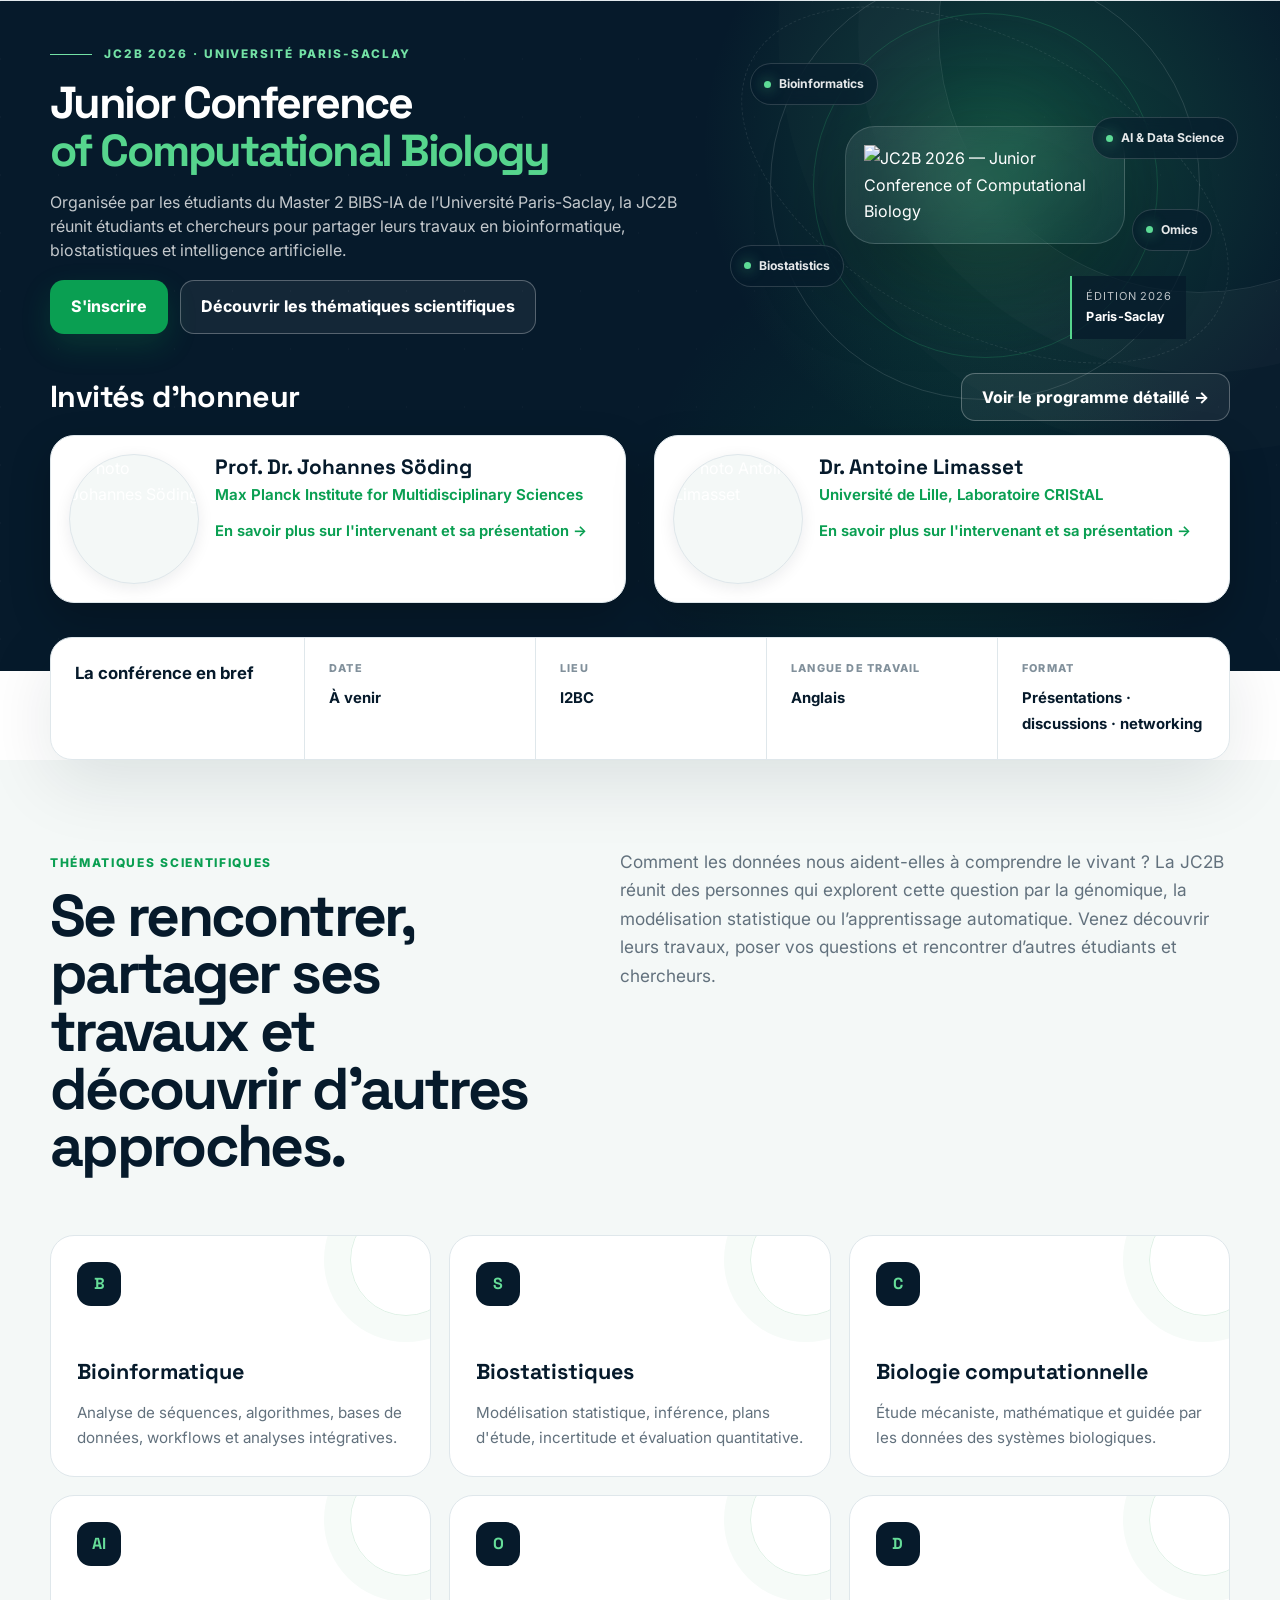
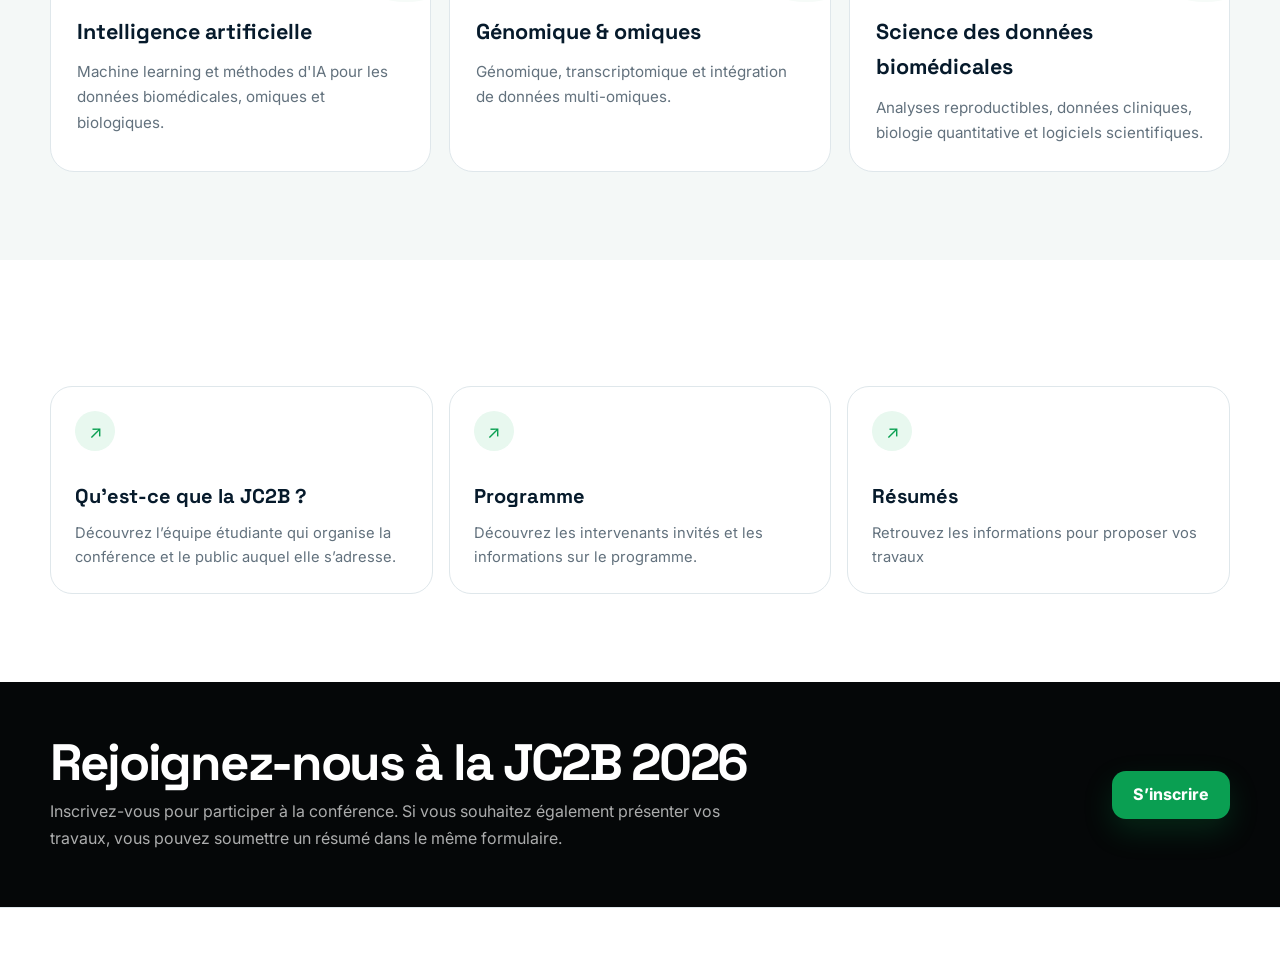
==== index.html @ 9058f0a3 "Adding map and some modifs" ====
<!doctype html>
<html lang="fr">
  <head>
    <meta charset="utf-8" />
    <meta name="viewport" content="width=device-width,initial-scale=1" />
    <title>JC2B 2026 | Junior Conference of Computational Biology</title>
    <meta name="description" content="JC2B 2026 — Junior Conference of Computational Biology at Paris-Saclay." />
    <meta name="theme-color" content="#061a2b" />
    <link rel="preconnect" href="https://fonts.googleapis.com" />
    <link rel="preconnect" href="https://fonts.gstatic.com" crossorigin />
    <link
      href="https://fonts.googleapis.com/css2?family=Inter:wght@400;500;600;700;800&family=Space+Grotesk:wght@500;600;700&display=swap"
      rel="stylesheet"
    />
    <link rel="stylesheet" href="css/style.css?v=4" />
  </head>
  <body data-page="home">
    <a class="skip-link" href="#main">Skip to content</a>
    <header class="site-header" id="site-header"></header>

    <main id="main">
      <section class="home-hero">
        <div class="container home-hero-inner">
          <div>
            <span class="eyebrow" data-i18n="homeEyebrow">JC2B 2026 · Université Paris-Saclay</span>
            <h1 class="home-title">
              <span data-i18n="homeTitleA">Junior Conference</span>
              <span class="accent" data-i18n="homeTitleB">of Computational Biology</span>
            </h1>
            <p class="home-lead" data-i18n="homeLead">
              La JC2B est un rendez-vous scientifique consacré à la bioinformatique, aux biostatistiques, à
              l'intelligence artificielle et aux sciences computationnelles du vivant.
            </p>
            <div class="hero-actions">
              <a class="btn btn-primary" href="registration.html" data-i18n="register">S'inscrire</a>
              <a class="btn btn-light-outline" href="#scope" data-i18n="discoverScope">
                Découvrir les thématiques scientifiques
              </a>
            </div>
          </div>

          <div class="brand-visual" aria-label="JC2B 2026 conference identity">
            <div class="brand-orbit orbit-a"></div>
            <div class="brand-orbit orbit-b"></div>
            <div class="brand-orbit orbit-c"></div>
            <div class="brand-glow"></div>

            <div class="hero-logo-stage">
              <img
                src="images/logos/jc2b-2026-transparent.png"
                alt="JC2B 2026 — Junior Conference of Computational Biology"
              />
            </div>

            <div class="field-pill pill-1">
              <span></span>
              Bioinformatics
            </div>
            <div class="field-pill pill-2">
              <span></span>
              Biostatistics
            </div>
            <div class="field-pill pill-3">
              <span></span>
              AI & Data Science
            </div>
            <div class="field-pill pill-4">
              <span></span>
              Omics
            </div>

            <div class="edition-chip">
              <span data-i18n="editionLabel">2026 edition</span>
              <strong>Paris-Saclay</strong>
            </div>
          </div>
        </div>

        <div class="container hero-speakers-banner" id="speakers">
          <div class="hero-speakers-head">
            <h2 class="hero-speakers-title" data-i18n="speakersTitle">Invités d'honneur</h2>
            <a class="btn btn-light-outline" href="programme.html#speakers" data-i18n="seeFullProgramme">
              Voir le programme détaillé →
            </a>
          </div>

          <div class="speakers-grid">
            <article class="speaker-card">
              <div class="speaker-image-wrapper">
                <img
                  src="images/speaker/johannes_soeding.png"
                  alt="Photo Johannes Söding"
                  class="speaker-photo"
                  width="130"
                  height="130"
                />
              </div>
              <div class="speaker-info">
                <h3 class="speaker-name" data-i18n="speaker1Name">Prof. Dr. Johannes Söding</h3>
                <p class="speaker-institution" data-i18n="speaker1Affiliation">Max Planck Institute for Multidisciplinary Sciences</p>
                <a class="speaker-referral-link" href="programme.html#speakers" data-i18n="speakerReferral">
                  En savoir plus sur l'intervenant et sa présentation →
                </a>
              </div>
            </article>

            <article class="speaker-card">
              <div class="speaker-image-wrapper">
                <img
                  src="images/speaker/antoine.jpg"
                  alt="Photo Antoine Limasset"
                  class="speaker-photo"
                  width="130"
                  height="130"
                />
              </div>
              <div class="speaker-info">
                <h3 class="speaker-name" data-i18n="speaker2Name">Dr. Antoine Limasset</h3>
                <p class="speaker-institution" data-i18n="speaker2Affiliation">Université de Lille, Laboratoire CRIStAL</p>
                <a class="speaker-referral-link" href="programme.html#speakers" data-i18n="speakerReferral">
                  En savoir plus sur l'intervenant et sa présentation →
                </a>
              </div>
            </article>
          </div>
        </div>
      </section>

      <div class="home-snapshot">
        <div class="container">
          <div class="snapshot-card">
            <div class="snapshot-label"><strong data-i18n="snapshotLabel">La conférence en bref</strong></div>
            <div class="snapshot-item">
              <span data-i18n="snapshotDate">Date</span>
              <strong data-config="date" data-fallback="À venir" data-i18n="tba">12 novembre 2026</strong>
            </div>
            <div class="snapshot-item">
              <span data-i18n="snapshotVenue">Lieu</span>
              <strong data-config="venue">I2BC</strong>
            </div>
            <div class="snapshot-item">
              <span data-i18n="snapshotLanguage">Langue de travail</span>
              <strong data-i18n="snapshotLangValue">Anglais</strong>
            </div>
            <div class="snapshot-item">
              <span data-i18n="snapshotFormat">Format</span>
              <strong data-i18n="snapshotFormatValue">Présentations · discussions · networking</strong>
            </div>
          </div>
        </div>
      </div>

      <section class="section section-soft" id="scope">
        <div class="container">
          <div class="home-intro-grid">
            <div>
              <span class="section-eyebrow" data-i18n="scopeEyebrow">Thématiques scientifiques</span>
              <h2 data-i18n="homeIntroTitle">Une conférence. Plusieurs façons d'aborder les données biologiques.</h2>
            </div>
            <div>
              <p data-i18n="homeIntroText">
                La JC2B réunit des approches quantitatives complémentaires autour des questions biologiques :
                modélisation statistique, analyse omique, machine learning et workflows computationnels reproductibles.
              </p>
            </div>
          </div>

          <div class="scope-grid" style="margin-top: 44px;">
            <article class="scope-card">
              <div class="scope-icon">B</div>
              <h3 data-i18n="topicBioinfo">Bioinformatique</h3>
              <p data-i18n="topicBioinfoText">
                Analyse de séquences, algorithmes, bases de données, workflows et analyses intégratives.
              </p>
            </article>
            <article class="scope-card">
              <div class="scope-icon">S</div>
              <h3 data-i18n="topicBiostats">Biostatistiques</h3>
              <p data-i18n="topicBiostatsText">
                Modélisation statistique, inférence, plans d'expérience, incertitude et évaluation quantitative.
              </p>
            </article>
            <article class="scope-card">
              <div class="scope-icon">C</div>
              <h3 data-i18n="topicCompBio">Biologie computationnelle</h3>
              <p data-i18n="topicCompBioText">
                Exploration mécanistique, mathématique et data-driven des systèmes biologiques.
              </p>
            </article>
            <article class="scope-card">
              <div class="scope-icon">AI</div>
              <h3 data-i18n="topicAI">Intelligence artificielle</h3>
              <p data-i18n="topicAIText">
                Machine learning et méthodes d'IA pour les données biomédicales, omiques et biologiques.
              </p>
            </article>
            <article class="scope-card">
              <div class="scope-icon">O</div>
              <h3 data-i18n="topicOmics">Génomique & omiques</h3>
              <p data-i18n="topicOmicsText">
                Génomique, transcriptomique et intégration de données multi-omiques.
              </p>
            </article>
            <article class="scope-card">
              <div class="scope-icon">D</div>
              <h3 data-i18n="topicData">Biomedical data science</h3>
              <p data-i18n="topicDataText">
                Analyses reproductibles, données cliniques, biologie quantitative et logiciels scientifiques.
              </p>
            </article>
          </div>
        </div>
      </section>

      <section class="section">
        <div class="container">
          <div class="link-card-grid">
            <a class="link-card" href="about.html">
              <span class="link-arrow">↗</span>
              <h3 data-i18n="homeCardAbout">Qu'est-ce que la JC2B ?</h3>
              <p data-i18n="homeCardAboutText">Mission, public et identité scientifique.</p>
            </a>
            <a class="link-card" href="programme.html">
              <span class="link-arrow">↗</span>
              <h3 data-i18n="homeCardProgramme">Programme</h3>
              <p data-i18n="homeCardProgrammeText">
                Présentations, contributions sélectionnées et structure de la journée.
              </p>
            </a>
            <a class="link-card" href="abstracts.html">
              <span class="link-arrow">↗</span>
              <h3 data-i18n="homeCardAbstracts">Résumés</h3>
              <p data-i18n="homeCardAbstractsText">
                Comment soumettre une contribution et où les résumés acceptés seront publiés.
              </p>
            </a>
          </div>
        </div>
      </section>

      <section class="registration-band">
        <div class="container registration-band-inner">
          <div>
            <h2 data-i18n="homeRegistrationTitle">
              L'inscription et la soumission d'un résumé passent par un seul formulaire.
            </h2>
            <p data-i18n="homeRegistrationText">
              Chaque participant s'inscrit une seule fois. Le formulaire lui demande ensuite s'il souhaite également
              soumettre une contribution scientifique.
            </p>
          </div>
          <a class="btn btn-primary" href="registration.html" data-i18n="openRegistration">Ouvrir l'inscription</a>
        </div>
      </section>
    </main>

    <footer class="site-footer" id="site-footer"></footer>
    <script src="js/site-config.js"></script>
    <script src="js/nav.js"></script>
    <script src="js/app.js"></script>
    <script src="js/i18n.js"></script>
  </body>
</html>
---- css/style.css ----
:root {
  --navy: #061a2b;
  --navy-2: #0b2d46;
  --navy-3: #102f45;
  --green: #0a9f52;
  --green-2: #35c877;
  --green-soft: #e8f8ef;
  --ink: #0d1720;
  --muted: #62717d;
  --line: #dfe7eb;
  --soft: #f4f8f7;
  --white: #fff;
  --black: #050708;
  --container: 1180px;
  --header: 104px;
  --radius-lg: 30px;
  --radius-md: 20px;
  --shadow: 0 22px 70px rgba(6,26,43,.10);
}

* { box-sizing: border-box; }
html { scroll-behavior: smooth; }
body {
  margin: 0;
  font-family: Inter, system-ui, -apple-system, BlinkMacSystemFont, "Segoe UI", sans-serif;
  color: var(--ink);
  background: #fff;
  line-height: 1.65;
  -webkit-font-smoothing: antialiased;
}
body.menu-open { overflow: hidden; }
a { color: inherit; text-decoration: none; }
img { display: block; max-width: 100%; }
button { font: inherit; }
.container { width: min(var(--container), calc(100% - 44px)); margin-inline: auto; }
.skip-link { position: absolute; left: 16px; top: -60px; z-index: 999; background: var(--navy); color: #fff; padding: 10px 14px; border-radius: 9px; }
.skip-link:focus { top: 14px; }

.site-header {
  position: sticky;
  top: 0;
  z-index: 100;
  background: rgba(255,255,255,.95);
  backdrop-filter: blur(16px);
  border-bottom: 1px solid rgba(223,231,235,.9);
}
.nav-shell { min-height: var(--header); display: flex; align-items: center; justify-content: space-between; gap: 20px; }
.site-brand-group { display: flex; align-items: center; gap: 14px; flex: 0 0 auto; }
.site-logo { flex: 0 0 auto; display: flex; align-items: center; padding: 4px 0; }
.site-logo img { width: auto; max-width: 165px; height: 56px; object-fit: contain; object-position: left center; display: block; }
.partner-header-logo img { height: 46px; max-width: 135px; border-radius: 4px; object-fit: contain; display: block; }
.brand-separator { width: 1px; height: 32px; background: var(--line); display: block; flex: 0 0 1px; }
.desktop-nav { display: flex; align-items: center; gap: 24px; margin-left: auto; }
.nav-link { position: relative; font-weight: 650; font-size: .93rem; color: #304554; transition: color .2s ease; }
.nav-link:hover, .nav-link.active { color: var(--navy); }
.nav-link.active::after { content: ""; position: absolute; left: 0; right: 0; bottom: -13px; height: 2px; border-radius: 9px; background: var(--green); }
.nav-actions { display: flex; align-items: center; gap: 16px; }
.lang-switch { display: flex; gap: 6px; align-items: center; color: #9aa7af; font-weight: 700; font-size: .88rem; }
.lang-switch button { border: 0; background: transparent; padding: 0; cursor: pointer; color: #8a969d; }
.lang-switch button.active { color: var(--navy); text-decoration: underline; text-underline-offset: 4px; }

.btn { display: inline-flex; align-items: center; justify-content: center; gap: 8px; min-height: 48px; padding: 0 20px; border-radius: 14px; border: 1px solid transparent; font-weight: 750; cursor: pointer; transition: transform .2s ease, box-shadow .2s ease, background .2s ease, border-color .2s ease; }
.btn:hover { transform: translateY(-2px); }
.btn-primary { background: var(--green); color: #fff; box-shadow: 0 12px 30px rgba(10,159,82,.20); }
.btn-primary:hover { background: #078945; box-shadow: 0 15px 36px rgba(10,159,82,.28); }
.btn-dark { background: var(--navy); color: #fff; }
.btn-dark:hover { background: var(--navy-2); }
.btn-outline { border-color: #cbd7dc; background: #fff; color: var(--navy); }
.btn-outline:hover { border-color: var(--green); }
.btn-light-outline { border-color: rgba(255,255,255,.28); background: rgba(255,255,255,.06); color: #fff; }
.btn-light-outline:hover { background: rgba(255,255,255,.16); border-color: rgba(255,255,255,.55); color: #fff; }
.btn-nav { min-height: 52px; padding-inline: 21px; }
.is-disabled { opacity: .58; cursor: not-allowed; pointer-events: none; box-shadow: none; }

.menu-toggle { display: none; width: 48px; height: 48px; border: 1px solid var(--line); background: #fff; border-radius: 12px; padding: 10px; cursor: pointer; }
.menu-toggle span { display: block; height: 2px; margin: 5px 0; background: var(--navy); border-radius: 10px; }
.mobile-nav { display: none; }

/* Home hero */
.home-hero {
  position: relative;
  overflow: hidden;
  background: var(--navy);
  color: #fff;
}
.home-hero::before {
  content: "";
  position: absolute;
  inset: 0;
  background:
    radial-gradient(circle at 80% 22%, rgba(53,200,119,.24), transparent 28%),
    radial-gradient(circle at 72% 78%, rgba(10,159,82,.13), transparent 27%),
    linear-gradient(115deg, rgba(255,255,255,.025) 1px, transparent 1px),
    linear-gradient(25deg, rgba(255,255,255,.025) 1px, transparent 1px);
  background-size: auto, auto, 58px 58px, 58px 58px;
}
.home-hero::after {
  content: "";
  position: absolute;
  width: 520px;
  height: 520px;
  right: -180px;
  top: -230px;
  border: 1px solid rgba(255,255,255,.10);
  border-radius: 50%;
  box-shadow: 0 0 0 80px rgba(255,255,255,.018), 0 0 0 160px rgba(255,255,255,.012);
}
.home-hero-inner { position: relative; z-index: 2; display: grid; grid-template-columns: 1.15fr .85fr; gap: 50px; align-items: center; padding: 52px 0 28px; }

.hero-speakers-banner {
  position: relative;
  z-index: 2;
  padding: 8px 0 68px;
}
.hero-speakers-head {
  display: flex;
  justify-content: space-between;
  align-items: center;
  gap: 20px;
  margin-bottom: 22px;
}
.hero-speakers-title {
  margin: 0;
  color: #fff !important;
  font-size: clamp(1.4rem, 2.5vw, 1.9rem);
  font-family: "Space Grotesk", Inter, sans-serif;
  font-weight: 700;
  letter-spacing: -0.02em;
}
.hero-speakers-banner .speaker-card {
  box-shadow: 0 16px 40px rgba(0, 0, 0, 0.22);
}

.eyebrow { display: inline-flex; align-items: center; gap: 12px; color: #73e1a5; text-transform: uppercase; letter-spacing: .16em; font-size: .74rem; font-weight: 800; }
.eyebrow::before { content: ""; width: 42px; height: 1px; background: #73e1a5; }
.home-title { margin: 24px 0 22px; max-width: 790px; font-family: "Space Grotesk", Inter, sans-serif; font-size: clamp(3rem, 6vw, 5.8rem); line-height: .98; letter-spacing: -.05em; overflow-wrap: break-word; }
.home-title .accent { color: #56d58d; display: block; }
.home-lead { max-width: 720px; margin: 0; color: rgba(255,255,255,.76); font-size: 1.12rem; }
.hero-actions { display: flex; flex-wrap: wrap; gap: 12px; margin-top: 30px; }
.hero-actions .btn { min-height: 54px; }

.brand-visual {
  position: relative;
  min-height: 480px;
  display: grid;
  place-items: center;
  isolation: isolate;
}
.brand-glow {
  position: absolute;
  width: 330px;
  height: 330px;
  border-radius: 50%;
  background: radial-gradient(circle, rgba(53,200,119,.20), rgba(10,159,82,.06) 48%, transparent 72%);
  filter: blur(4px);
  z-index: -2;
}
.brand-orbit {
  position: absolute;
  border: 1px solid rgba(255,255,255,.12);
  border-radius: 50%;
  z-index: -1;
}
.brand-orbit.orbit-a { width: 430px; height: 430px; }
.brand-orbit.orbit-b { width: 345px; height: 345px; border-color: rgba(53,200,119,.20); }
.brand-orbit.orbit-c { width: 530px; height: 290px; transform: rotate(28deg); border-style: dashed; border-color: rgba(255,255,255,.09); }
.hero-logo-stage {
  width: min(390px, 82%);
  padding: 30px 26px;
  border-radius: 30px;
  background: linear-gradient(145deg, rgba(255,255,255,.085), rgba(255,255,255,.025));
  border: 1px solid rgba(255,255,255,.16);
  box-shadow: 0 34px 90px rgba(0,0,0,.26);
  backdrop-filter: blur(16px);
  -webkit-backdrop-filter: blur(16px);
}
.hero-logo-stage img {
  width: 100%;
  height: auto;
  filter: drop-shadow(0 16px 32px rgba(0,0,0,.16));
}
.field-pill {
  position: absolute;
  display: inline-flex;
  align-items: center;
  gap: 8px;
  padding: 10px 13px;
  border-radius: 999px;
  border: 1px solid rgba(255,255,255,.15);
  background: rgba(6,26,43,.58);
  backdrop-filter: blur(12px);
  -webkit-backdrop-filter: blur(12px);
  color: rgba(255,255,255,.90);
  font-size: .76rem;
  font-weight: 700;
  white-space: nowrap;
}
.field-pill span { width: 7px; height: 7px; border-radius: 50%; background: #5ddb96; box-shadow: 0 0 14px rgba(93,219,150,.75); }
.pill-1 { top: 38px; left: 10px; }
.pill-2 { bottom: 58px; left: -10px; }
.pill-3 { top: 92px; right: -8px; }
.pill-4 { bottom: 94px; right: 18px; }
.edition-chip {
  position: absolute;
  right: 44px;
  bottom: 6px;
  display: grid;
  gap: 2px;
  padding: 11px 14px;
  border-left: 2px solid #56d58d;
  background: rgba(6,26,43,.74);
  color: rgba(255,255,255,.72);
  font-size: .69rem;
  text-transform: uppercase;
  letter-spacing: .08em;
}
.edition-chip strong { color: #fff; font-size: .79rem; letter-spacing: .02em; text-transform: none; }

.home-snapshot { margin-top: -34px; position: relative; z-index: 4; }
.snapshot-card { display: grid; grid-template-columns: 1.1fr repeat(4, 1fr); gap: 0; border: 1px solid var(--line); border-radius: 22px; background: #fff; box-shadow: var(--shadow); overflow: hidden; }
.snapshot-card > div { padding: 22px 24px; border-right: 1px solid var(--line); }
.snapshot-card > div:last-child { border-right: 0; }
.snapshot-label strong { color: var(--navy); font-size: 1.05rem; }
.snapshot-item span { display: block; margin-bottom: 6px; color: #81909b; text-transform: uppercase; letter-spacing: .11em; font-size: .68rem; font-weight: 800; }
.snapshot-item strong { color: var(--navy); line-height: 1.35; font-size: .93rem; }

.section { padding: 88px 0; }
.section-soft { background: var(--soft); }
.section-dark { background: var(--navy); color: #fff; }
.section-head { max-width: 760px; margin-bottom: 34px; }
.section-eyebrow { display: inline-block; margin-bottom: 14px; color: var(--green); text-transform: uppercase; letter-spacing: .14em; font-weight: 800; font-size: .75rem; }
h1, h2, h3 { font-family: "Space Grotesk", Inter, sans-serif; }
h2 { margin: 0 0 16px; color: var(--navy); font-size: clamp(2.3rem, 4.6vw, 4.3rem); line-height: .98; letter-spacing: -.045em; }
.section-dark h2, .section-dark h3 { color: #fff; }
.section-lead { margin: 0; color: var(--muted); font-size: 1.05rem; max-width: 720px; }
.section-dark .section-lead { color: rgba(255,255,255,.72); }

.home-intro-grid { display: grid; grid-template-columns: .9fr 1.1fr; gap: 70px; align-items: start; }
.home-intro-grid p { margin: 0; font-size: 1.08rem; color: var(--muted); }

.link-card-grid { display: grid; grid-template-columns: repeat(3, 1fr); gap: 16px; margin-top: 38px; }
#scope, #speakers { scroll-margin-top: calc(var(--header) + 20px); }
.link-card { min-height: 208px; padding: 24px; border: 1px solid var(--line); border-radius: 22px; background: #fff; display: flex; flex-direction: column; transition: transform .22s ease, box-shadow .22s ease, border-color .22s ease; }
.link-card:hover { transform: translateY(-5px); box-shadow: 0 20px 45px rgba(6,26,43,.08); border-color: #c4d9ce; }
.link-card h3 { margin: auto 0 8px; color: var(--navy); font-size: 1.25rem; }
.link-card p { margin: 0; color: var(--muted); font-size: .92rem; }
.link-arrow { width: 40px; height: 40px; border-radius: 50%; background: var(--green-soft); color: var(--green); display: grid; place-items: center; font-size: 1.1rem; }

.registration-band { padding: 56px 0; background: #050708; color: #fff; }
.registration-band-inner { display: grid; grid-template-columns: 1fr auto; gap: 34px; align-items: center; }
.registration-band h2 { color: #fff; font-size: clamp(2rem,4vw,3.4rem); margin-bottom: 10px; }
.registration-band p { margin: 0; color: rgba(255,255,255,.67); max-width: 720px; }

/* Internal pages */
.page-hero { position: relative; overflow: hidden; background: var(--navy); color: #fff; padding: 78px 0 72px; }
.page-hero::before { content: ""; position: absolute; inset: 0; background: radial-gradient(circle at 85% 35%, rgba(53,200,119,.18), transparent 26%), linear-gradient(120deg, rgba(255,255,255,.025) 1px, transparent 1px); background-size: auto, 56px 56px; }
.page-hero .container { position: relative; z-index: 1; }
.page-hero h1 { margin: 16px 0 18px; max-width: 930px; font-size: clamp(2.8rem,5.4vw,5.4rem); line-height: .98; letter-spacing: -.05em; overflow-wrap: break-word; }
.page-hero p { max-width: 780px; margin: 0; color: rgba(255,255,255,.74); font-size: 1.08rem; }
.page-hero .eyebrow { font-size: .72rem; }

.two-col { display: grid; grid-template-columns: 1fr 1fr; gap: 34px; }
.info-panel { border: 1px solid var(--line); border-radius: 24px; background: #fff; padding: 30px; }
.info-panel h3 { margin: 0 0 12px; color: var(--navy); font-size: 1.5rem; }
.info-panel p { margin: 0; color: var(--muted); }
.feature-grid { display: grid; grid-template-columns: repeat(2,1fr); gap: 18px; }
.feature-card { border: 1px solid var(--line); border-radius: 22px; padding: 28px; background: #fff; }
.feature-card .mini-mark { width: 12px; height: 12px; border-radius: 50%; background: var(--green); box-shadow: 0 0 0 8px var(--green-soft); margin-bottom: 24px; }
.feature-card h3 { margin: 0 0 10px; color: var(--navy); font-size: 1.35rem; }
.feature-card p { margin: 0; color: var(--muted); }

.scope-grid { display: grid; grid-template-columns: repeat(3,1fr); gap: 18px; }
.scope-card { position: relative; min-height: 235px; overflow: hidden; border: 1px solid var(--line); border-radius: 24px; background: #fff; padding: 26px; }
.scope-card::after { content: ""; position: absolute; width: 110px; height: 110px; right: -32px; top: -32px; border-radius: 50%; border: 1px solid #dff1e6; box-shadow: 0 0 0 26px #f6fbf8; }
.scope-icon { width: 44px; height: 44px; border-radius: 14px; background: var(--navy); color: #66dd99; display: grid; place-items: center; font-family: "Space Grotesk"; font-weight: 800; }
.scope-card h3 { margin: 48px 0 10px; color: var(--navy); font-size: 1.35rem; }
.scope-card p { margin: 0; color: var(--muted); font-size: .95rem; }

.programme-grid { display: grid; grid-template-columns: repeat(4,1fr); gap: 16px; }
.programme-card { border-top: 3px solid var(--green); background: #fff; border-radius: 0 0 22px 22px; padding: 26px; box-shadow: 0 12px 35px rgba(6,26,43,.06); }
.programme-card small { color: var(--green); text-transform: uppercase; letter-spacing: .12em; font-weight: 800; }
.programme-card h3 { margin: 28px 0 10px; color: var(--navy); font-size: 1.28rem; }
.programme-card p { margin: 0; color: var(--muted); }
.status-card { border: 1px solid rgba(255,255,255,.14); background: rgba(255,255,255,.07); border-radius: 24px; padding: 30px; }
.status-card strong { display: block; margin-bottom: 7px; font-size: 1.2rem; }
.status-card p { margin: 0; color: rgba(255,255,255,.70); }

.date-table { border: 1px solid var(--line); border-radius: 24px; overflow: hidden; }
.date-row { display: grid; grid-template-columns: 1fr auto; gap: 24px; padding: 20px 24px; background: #fff; border-bottom: 1px solid var(--line); }
.date-row:last-child { border-bottom: 0; }
.date-row strong { color: var(--navy); }
.date-row span:last-child { color: var(--muted); }

.steps { display: grid; grid-template-columns: repeat(3,1fr); gap: 18px; }
.step-card { position: relative; padding: 28px; border-radius: 24px; background: #fff; border: 1px solid var(--line); }
.step-dot { width: 46px; height: 46px; display: grid; place-items: center; border-radius: 50%; background: var(--green-soft); color: var(--green); font-weight: 900; }
.step-card h3 { color: var(--navy); margin: 28px 0 10px; }
.step-card p { color: var(--muted); margin: 0; }
.guideline-list { list-style: none; padding: 0; margin: 0; display: grid; gap: 12px; }
.guideline-list li { position: relative; padding: 15px 16px 15px 48px; border: 1px solid var(--line); border-radius: 16px; background: #fff; }
.guideline-list li::before { content: "✓"; position: absolute; left: 17px; top: 14px; width: 22px; height: 22px; border-radius: 50%; background: var(--green-soft); color: var(--green); display: grid; place-items: center; font-weight: 900; }
.abstract-placeholder { min-height: 230px; border: 1px dashed #8fb7a1; border-radius: 24px; background: linear-gradient(145deg, #f8fcfa, #edf8f2); display: grid; place-items: center; text-align: center; padding: 30px; color: var(--navy); font-weight: 750; }

.practical-grid { display: grid; grid-template-columns: 1.2fr .8fr; gap: 22px; }
.venue-card { min-height: 330px; padding: 34px; border-radius: 26px; color: #fff; background: linear-gradient(140deg, #071c2d, #0b3344 62%, #0a5734); }
.venue-card span { color: #6bdfa0; text-transform: uppercase; letter-spacing: .12em; font-size: .75rem; font-weight: 800; }
.venue-card h3 { margin: 20px 0 12px; font-size: 2rem; }
.venue-card p { margin: 0; color: rgba(255,255,255,.72); }
.practical-stack { display: grid; gap: 18px; }

.contact-shell { display: grid; grid-template-columns: 1fr .85fr; gap: 38px; align-items: start; }
.contact-card { border: 1px solid var(--line); border-radius: 26px; padding: 30px; box-shadow: var(--shadow); }
.contact-card small { text-transform: uppercase; color: var(--green); letter-spacing: .12em; font-weight: 800; }
.contact-card a.email { display: block; margin: 14px 0 24px; color: var(--navy); font-size: clamp(1.25rem,3vw,2rem); font-family: "Space Grotesk"; font-weight: 700; word-break: break-word; }
.contact-card p { color: var(--muted); }

.registration-paths { display: grid; grid-template-columns: repeat(2,1fr); gap: 18px; }
.path-card { border: 1px solid var(--line); border-radius: 24px; padding: 28px; }
.path-card strong { display: inline-flex; align-items: center; gap: 9px; color: var(--navy); font-family: "Space Grotesk"; font-size: 1.35rem; }
.path-card strong::before { content: ""; width: 11px; height: 11px; border-radius: 50%; background: var(--green); }
.path-card p { color: var(--muted); margin-bottom: 0; }
.form-shell { border: 1px solid var(--line); border-radius: 28px; overflow: hidden; background: #fff; box-shadow: var(--shadow); }
.form-shell-header { padding: 28px 30px; border-bottom: 1px solid var(--line); display: flex; align-items: center; justify-content: space-between; gap: 20px; }
.form-shell-header h2 { font-size: 2rem; margin: 0; }
.form-placeholder { min-height: 360px; padding: 44px; display: grid; place-items: center; text-align: center; background: linear-gradient(145deg, #fbfdfc, #f0f9f4); }
.form-placeholder-inner { max-width: 650px; }
.form-placeholder-inner h3 { color: var(--navy); font-size: 1.55rem; margin-bottom: 10px; }
.form-placeholder-inner p { color: var(--muted); }
.form-iframe { width: 100%; min-height: 850px; border: 0; background: #fff; }
.code-note { margin-top: 16px; padding: 14px 16px; border-radius: 12px; background: #071c2d; color: #d9f7e5; font-family: ui-monospace, SFMono-Regular, Menlo, Consolas, monospace; font-size: .83rem; text-align: left; overflow-wrap: anywhere; }

.site-footer { border-top: 1px solid var(--line); background: #fff; padding: 42px 0 22px; }
.footer-grid { display: grid; grid-template-columns: 1.3fr .75fr .75fr; gap: 38px; align-items: start; }
.footer-logo img { width: 140px; height: 70px; object-fit: contain; object-position: left; }
.footer-brand {
  max-width: 350px; color: var(--muted); font-size: .9rem; margin: 10px 0 0;
  display: flex;
  flex-direction: column;
  gap: 1px;
}
.footer-main-block {
  display: flex;
  flex-direction: column;
  align-items: flex-start;
}
.footer-secondary-logos {
  display: flex;
  flex-direction: row;
  align-items: center;
  gap: 20px;
  flex-wrap: nowrap;
}
.footer-links { display: grid; gap: 10px; }
.footer-links a { color: #4d606d; font-size: .92rem; }
.footer-links a:hover { color: var(--green); }
.footer-bottom { margin-top: 34px; padding-top: 18px; border-top: 1px solid var(--line); display: flex; justify-content: space-between; color: #8a979e; font-size: .8rem; }

@media (max-width: 1080px) {
  .desktop-nav { gap: 18px; }
  .nav-link { font-size: .88rem; }
  .home-hero-inner { grid-template-columns: 1fr .7fr; gap: 30px; }
  .snapshot-card { grid-template-columns: repeat(2,1fr); }
  .snapshot-card > div { border-bottom: 1px solid var(--line); }
  .snapshot-card > div:nth-last-child(-n+2) { border-bottom: 0; }
  .snapshot-card > div:nth-child(even) { border-right: 0; }
  .snapshot-label { grid-column: 1 / -1; border-right: 0 !important; }
  .scope-grid { grid-template-columns: repeat(2,1fr); }
  .programme-grid { grid-template-columns: repeat(2,1fr); }
}

@media (max-width: 980px) {
  .desktop-nav, .btn-nav { display: none; }
  .menu-toggle { display: block; }
  .site-brand-group { gap: 12px; }
  .site-logo img { width: auto; max-width: 140px; height: 48px; }
  .partner-header-logo img { height: 40px; max-width: 110px; }
  .brand-separator { height: 26px; }
  .mobile-nav { position: fixed; left: 0; right: 0; top: var(--header); height: calc(100vh - var(--header)); display: block; background: rgba(255,255,255,.98); transform: translateY(-110%); opacity: 0; pointer-events: none; transition: .25s ease; border-top: 1px solid var(--line); }
  .mobile-nav.open { transform: translateY(0); opacity: 1; pointer-events: auto; }
  .mobile-nav-inner { padding: 28px 0; display: grid; gap: 6px; }
  .mobile-nav .nav-link { padding: 13px 2px; font-size: 1.05rem; }
  .mobile-nav .nav-link.active::after { display: none; }
  .mobile-nav .btn { margin-top: 14px; }
  .home-hero-inner { grid-template-columns: 1fr; padding: 44px 0 24px; }
  .brand-visual { min-height: 440px; max-width: 560px; width: 100%; margin-inline: auto; }
  .home-title { font-size: clamp(4rem,13vw,6.8rem); }
  .home-intro-grid, .contact-shell, .practical-grid { grid-template-columns: 1fr; }
  .link-card-grid { grid-template-columns: repeat(2,1fr); }
  .registration-band-inner { grid-template-columns: 1fr; }
  .feature-grid, .two-col { grid-template-columns: 1fr; }
  .steps { grid-template-columns: 1fr; }
  .footer-grid { grid-template-columns: 1fr 1fr; }
  /*.footer-brand { grid-column: 1 / -1; }*/
  .footer-brand {
  display: flex;
  flex-direction: column;
  gap: 0px; /* Espace entre le bloc JC2B et la ligne des autres logos */
  }
}

@media (max-width: 640px) {
  :root { --header: 88px; }
  .container { width: min(var(--container), calc(100% - 28px)); }
  .site-brand-group { gap: 8px; }
  .site-logo img { width: auto; max-width: 105px; height: 38px; }
  .partner-header-logo img { height: 32px; max-width: 85px; }
  .brand-separator { height: 22px; }
  .lang-switch { display: none; }
  .home-hero, .home-hero-inner { min-height: auto; }
  .home-hero-inner { padding: 38px 0 20px; }
  .hero-speakers-head { flex-direction: column; align-items: flex-start; gap: 14px; }
  .hero-speakers-banner { padding: 4px 0 54px; }
  .home-title { font-size: clamp(3.4rem,17vw,5.1rem); }
  .home-lead { font-size: 1rem; }
  .hero-actions { flex-direction: column; align-items: stretch; }
  .hero-actions .btn { width: 100%; }
  .brand-visual { min-height: 360px; transform: scale(.92); margin-block: -10px -16px; }
  .hero-logo-stage { width: min(330px, 82%); padding: 24px 20px; }
  .field-pill { font-size: .70rem; padding: 8px 10px; }
  .pill-1 { top: 22px; left: 6px; }
  .pill-2 { bottom: 42px; left: 0; }
  .pill-3 { top: 70px; right: 0; }
  .pill-4 { bottom: 70px; right: 4px; }
  .edition-chip { right: 18px; bottom: 0; }
  .home-snapshot { margin-top: -46px; }
  .snapshot-card { grid-template-columns: 1fr; }
  .snapshot-card > div, .snapshot-card > div:nth-child(even) { border-right: 0; border-bottom: 1px solid var(--line); }
  .snapshot-card > div:last-child { border-bottom: 0; }
  .snapshot-label { grid-column: auto; }
  .section { padding: 68px 0; }
  .page-hero { padding: 60px 0 58px; }
  .page-hero h1 { font-size: clamp(3rem,14vw,4.8rem); }
  .link-card-grid, .scope-grid, .programme-grid, .registration-paths { grid-template-columns: 1fr; }
  .footer-grid { grid-template-columns: 1fr; }
  /*.footer-brand { grid-column: auto; }*/
  .footer-brand {
  display: flex;
  flex-direction: column;
  gap: 0px; /* Espace entre le bloc JC2B et la ligne des autres logos */
  }
  .footer-bottom { flex-direction: column; gap: 6px; }
  .form-shell-header { align-items: flex-start; flex-direction: column; }
  .form-placeholder { padding: 28px 20px; min-height: 330px; }
}

/* ==========================================================================
   Interactive Registration Form & Capacity Feedback
   (Adapted to Site Design Tokens)
   ========================================================================== */

/* 199-Attendee Capacity Notice */
.notice-card {
  display: flex;
  gap: 16px;
  background-color: #fff9eb;
  border-left: 4px solid #d9822b;
  border-radius: var(--radius-md);
  padding: 20px 24px;
  margin-bottom: 28px;
  box-shadow: 0 4px 16px rgba(6, 26, 43, 0.04);
}

.notice-icon {
  font-size: 1.6rem;
  line-height: 1;
}

.notice-body h2 {
  font-size: 1.15rem;
  color: #8f4b00;
  margin: 0 0 6px 0;
  font-family: "Space Grotesk", Inter, sans-serif;
}

.notice-body p {
  color: #4a5568;
  font-size: 0.94rem;
  margin: 0 0 4px 0;
}

.notice-body .notice-sub {
  font-size: 0.85rem;
  color: #718096;
  margin-bottom: 0;
}

/* Form Container & Sections */
.form-wrapper {
  padding: 10px 30px 30px;
}

.form-section {
  border: none;
  margin-bottom: 32px;
  padding: 0 0 24px 0;
  border-bottom: 1px solid var(--line);
}

.form-section:last-of-type {
  border-bottom: none;
  margin-bottom: 12px;
}

.form-section legend {
  font-family: "Space Grotesk", Inter, sans-serif;
  font-size: 1.25rem;
  font-weight: 700;
  color: var(--navy);
  margin-bottom: 16px;
}

/* Inputs, Selects & Labels */
.form-group {
  margin-bottom: 18px;
  display: flex;
  flex-direction: column;
}

.form-group label {
  font-weight: 650;
  margin-bottom: 6px;
  color: var(--ink);
  font-size: 0.92rem;
}

.form-group .req {
  color: #d9381e;
}

.form-group small {
  color: var(--muted);
  font-size: 0.82rem;
  margin-top: 4px;
}

.form-group input[type="text"],
.form-group input[type="email"],
.form-group select,
textarea {
  width: 100%;
  padding: 12px 14px;
  border: 1px solid var(--line);
  border-radius: 12px;
  font-family: inherit;
  font-size: 0.96rem;
  color: var(--ink);
  background-color: #fff;
  transition: border-color 0.2s ease, box-shadow 0.2s ease;
}

textarea {
  resize: vertical;
}

.form-group input:focus,
.form-group select:focus,
textarea:focus {
  outline: none;
  border-color: var(--green);
  box-shadow: 0 0 0 3px rgba(10, 159, 82, 0.15);
}

/* 2-Column Responsive Form Grid */
.form-grid {
  display: grid;
  grid-template-columns: 1fr 1fr;
  gap: 16px;
}

@media (max-width: 640px) {
  .form-grid {
    grid-template-columns: 1fr;
  }
}

/* Checkbox Customization */
.checkbox-group {
  display: flex;
  align-items: flex-start;
  gap: 10px;
  margin-top: 14px;
}

.checkbox-group input {
  margin-top: 4px;
  accent-color: var(--green);
  cursor: pointer;
  width: 17px;
  height: 17px;
}

.checkbox-group label {
  font-weight: normal;
  font-size: 0.92rem;
  color: var(--muted);
  cursor: pointer;
  line-height: 1.45;
}

/* Informational Banners */
.info-callout {
  background-color: #f0f7ff;
  border-left: 4px solid #0066cc;
  padding: 12px 16px;
  border-radius: 10px;
  margin-bottom: 20px;
}

.info-callout p {
  margin: 0;
  font-size: 0.86rem;
  color: #1a4971;
  line-height: 1.45;
}

.abstract-alert {
  background-color: #fffbeb;
  border: 1px solid #fef08a;
  border-radius: 10px;
  padding: 12px 16px;
  margin-bottom: 18px;
}

.abstract-alert p {
  margin: 0;
  font-size: 0.86rem;
  color: #854d0e;
  line-height: 1.45;
}

/* Conditional Abstract Block */
.conditional-block {
  margin-top: 16px;
  padding: 20px;
  background-color: var(--soft);
  border: 1px solid var(--line);
  border-radius: 16px;
}

.conditional-block.hidden {
  display: none;
}

.char-counter {
  text-align: right;
  font-size: 0.8rem;
  color: var(--muted);
  margin-top: 5px;
}

/* Dynamic Submission Feedback Banners */
.feedback-banner {
  padding: 18px 22px;
  border-radius: 16px;
  margin-top: 18px;
}

.feedback-banner.hidden {
  display: none;
}

.feedback-banner h3 {
  margin: 0 0 6px 0;
  font-size: 1.2rem;
  font-family: "Space Grotesk", Inter, sans-serif;
}

.feedback-banner p {
  margin: 0 0 4px 0;
  font-size: 0.94rem;
}

.feedback-banner.success {
  background-color: var(--green-soft);
  border: 1px solid rgba(10, 159, 82, 0.3);
  color: #086334;
}

.feedback-banner.warning {
  background-color: #fffbeb;
  border: 1px solid #fcd34d;
  color: #92400e;
}

.feedback-banner.error {
  background-color: #fef2f2;
  border: 1px solid #fca5a5;
  color: #991b1b;
}

/* ==========================================================================
   Keynote Speakers Section
   ========================================================================== */
.section-head-split {
  display: flex;
  justify-content: space-between;
  align-items: flex-end;
  gap: 20px;
  margin-bottom: 34px;
}

.speakers-grid {
  display: grid;
  grid-template-columns: repeat(2, 1fr);
  gap: 28px;
  align-items: stretch;
}

.speaker-card {
  position: relative;
  background: var(--white);
  border: 1px solid var(--line);
  border-radius: 24px;
  padding: 30px 26px;
  display: flex;
  flex-direction: row;
  gap: 22px;
  align-items: flex-start;
  box-shadow: 0 12px 35px rgba(6, 26, 43, 0.05);
  transition: transform 0.22s ease, box-shadow 0.22s ease, border-color 0.22s ease;
}

.speaker-card:hover {
  transform: translateY(-4px);
  box-shadow: 0 20px 45px rgba(6, 26, 43, 0.08);
  border-color: #c4d9ce;
}

.speaker-image-wrapper {
  width: 130px;
  height: 130px;
  min-width: 130px;
  max-width: 130px;
  min-height: 130px;
  max-height: 130px;
  flex: 0 0 130px;
  border-radius: 50%;
  overflow: hidden;
  border: 1px solid var(--line);
  box-shadow: 0 4px 16px rgba(6, 26, 43, 0.08);
  background: var(--soft);
}

.speaker-photo {
  width: 130px !important;
  height: 130px !important;
  min-width: 130px !important;
  max-width: 130px !important;
  min-height: 130px !important;
  max-height: 130px !important;
  border-radius: 50%;
  object-fit: cover !important;
  display: block;
}

.speaker-info {
  flex: 1 1 auto;
  min-width: 0;
}

.speaker-badge {
  display: inline-block;
  color: var(--green);
  text-transform: uppercase;
  letter-spacing: 0.12em;
  font-size: 0.75rem;
  font-weight: 800;
  margin-bottom: 6px;
}

.speaker-name {
  margin: 0 0 4px;
  color: var(--navy);
  font-size: 1.3rem;
  font-family: "Space Grotesk", Inter, sans-serif;
  font-weight: 700;
  line-height: 1.25;
}

.speaker-institution {
  color: var(--green);
  font-weight: 650;
  font-size: 0.94rem;
  margin: 0;
  line-height: 1.4;
}

.speaker-referral-link {
  display: inline-flex;
  align-items: center;
  gap: 6px;
  margin-top: 14px;
  color: var(--green);
  font-weight: 650;
  font-size: 0.92rem;
  transition: color 0.2s ease, transform 0.2s ease;
}

.speaker-referral-link:hover {
  color: var(--navy);
  transform: translateX(4px);
}

.speaker-topic-box {
  margin-top: 12px;
  padding: 10px 14px;
  border-radius: 12px;
  background: var(--soft);
  border: 1px solid var(--line);
  font-size: 0.9rem;
}

.topic-label {
  font-weight: 700;
  color: var(--navy);
  margin-right: 6px;
}

.topic-title {
  color: var(--muted);
  font-style: italic;
}

.speaker-bio {
  margin: 12px 0 0;
  color: var(--muted);
  font-size: 0.92rem;
  line-height: 1.55;
}

@media (max-width: 640px) {
  .section-head-split {
    flex-direction: column;
    align-items: flex-start;
  }

  .speakers-grid {
    grid-template-columns: 1fr;
    gap: 20px;
  }

  .speaker-card {
    flex-direction: column;
    text-align: center;
    padding: 26px 20px;
  }

  .speaker-image-wrapper {
    margin-inline: auto;
  }

  .speaker-referral-link {
    justify-content: center;
  }
}

/* Garder le choix de langue visible sur mobile */
@media (max-width: 980px) {
  .nav-actions {
    display: flex;
    align-items: center;
    gap: 10px;
    flex-shrink: 0;
  }

  .nav-actions .lang-switch {
    display: flex !important;
    align-items: center;
    gap: 4px;
    visibility: visible;
    opacity: 1;
  }

  .lang-switch button {
    min-width: 36px;
    min-height: 44px;
    padding: 4px;
    font-size: 14px;
    cursor: pointer;
  }

  /* L'inscription reste accessible dans le menu mobile */
  .nav-actions .btn-nav {
    display: none;
  }
}

/* Logo Paris-Saclay : plus lisible dans le header */
.site-logo.partner-header-logo img {
  width: 170px;
  height: 70px;
  max-width: none;
  object-fit: cover;
  object-position: center;
}

@media (max-width: 980px) {
  .site-logo.partner-header-logo img {
    width: 140px;
    height: 58px;
  }
}

@media (max-width: 640px) {
  .site-logo.partner-header-logo img {
    width: 110px;
    height: 46px;
  }

  /* Laisser la place au logo, aux langues et au menu */
  .site-brand-group {
    gap: 6px;
  }

  .site-logo:not(.partner-header-logo) img {
    max-width: 72px;
    height: 34px;
  }

  .nav-shell {
    gap: 8px;
    flex-wrap: wrap;
  }

  .nav-actions {
    gap: 6px;
  }

  .lang-switch button {
    min-width: 28px;
  }

  .menu-toggle {
    width: 40px;
    height: 44px;
  }
}

/* Accueil plus compact */
.home-hero-inner {
  padding-top: 24px;
  padding-bottom: 20px;
  gap: 28px;
}

.home-title {
  font-size: clamp(2rem, 3.5vw, 3rem);
  line-height: 1.08;
  margin: 14px 0;
}

.home-lead {
  font-size: 1rem;
  line-height: 1.5;
}

.hero-actions {
  margin-top: 18px;
}

.brand-visual {
  min-height: 320px;
}

.hero-logo-stage {
  width: min(280px, 80%);
  padding: 18px;
}

.hero-speakers-head {
  margin-bottom: 14px;
}

.hero-speakers-banner .speaker-card {
  padding: 18px;
  gap: 16px;
}

/* Sur tablette et mobile, on évite le grand visuel
   entre l’introduction et les intervenants */
@media (max-width: 980px) {
  .home-hero-inner {
    grid-template-columns: 1fr;
  }

  .home-hero-inner .brand-visual {
    display: none;
  }

  .home-title {
    font-size: clamp(2rem, 6vw, 3rem);
  }
}

.venue-map {
  display: block;
  width: 100%;
  height: 300px;
  margin: 22px 0 18px;
  border: 0;
  border-radius: 16px;
  background: #fff;
}

@media (max-width: 640px) {
  .venue-card {
    padding: 22px;
  }

  .venue-map {
    height: 250px;
  }
}
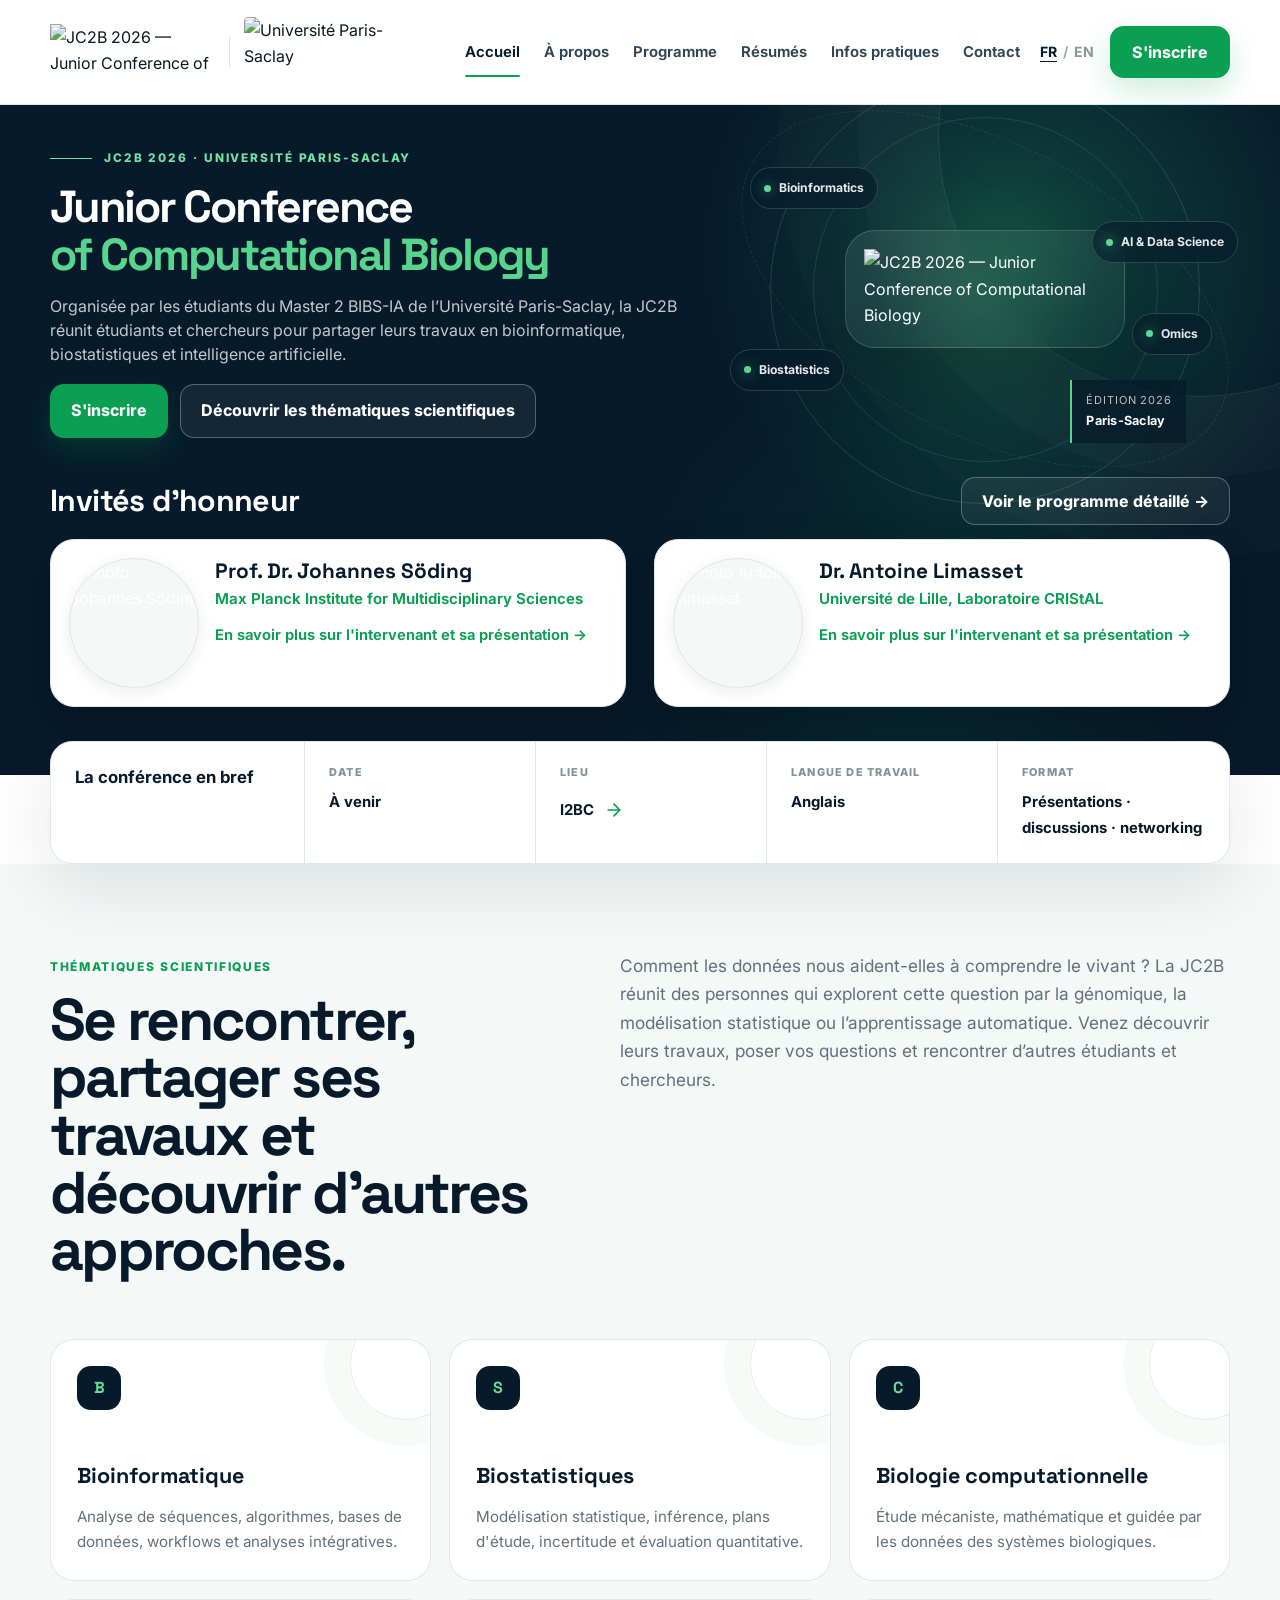
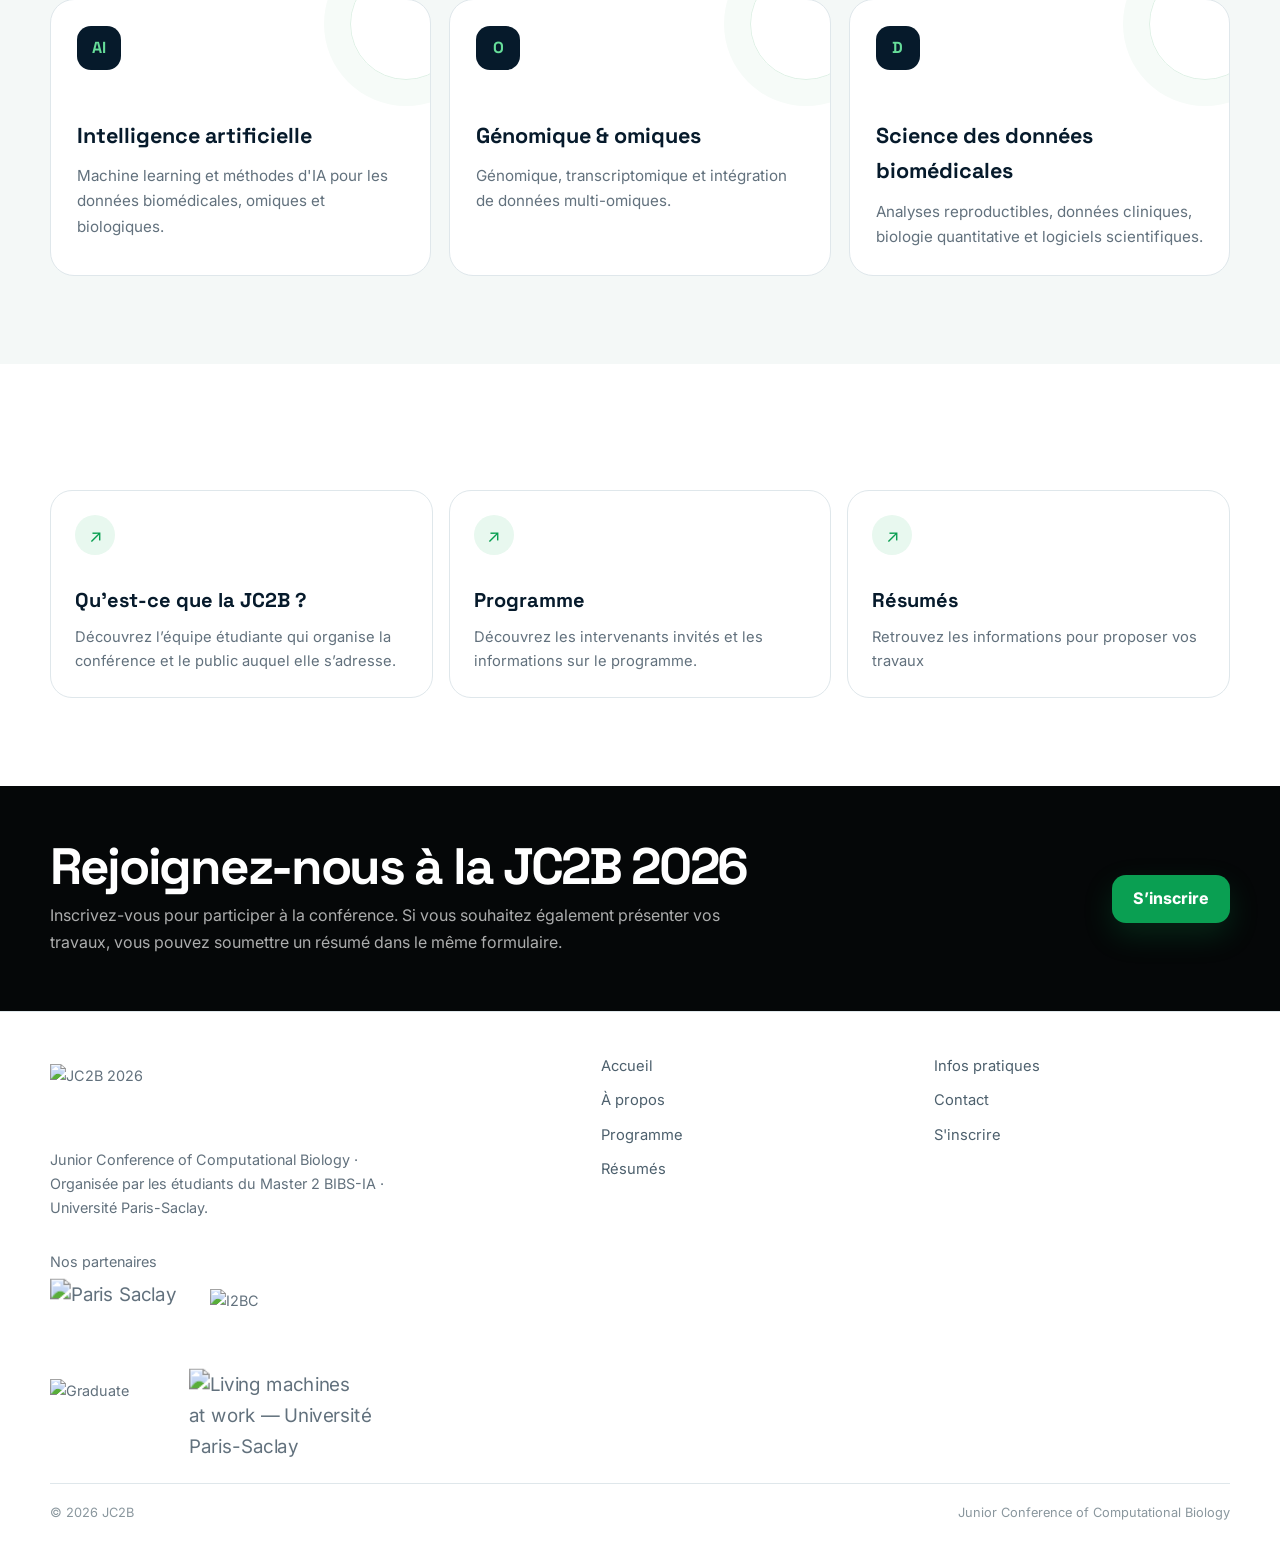
==== commit 7e2e53cd: "small detail" ====
--- a/index.html
+++ b/index.html
@@ -136,7 +136,22 @@
             </div>
             <div class="snapshot-item">
               <span data-i18n="snapshotVenue">Lieu</span>
-              <strong data-config="venue">I2BC</strong>
+              <a class="venue-link" href="practical.html">
+                <strong data-config="venue">I2BC</strong>
+                <svg
+                  width="20"
+                  height="20"
+                  viewBox="0 0 24 24"
+                  fill="none"
+                  stroke="currentColor"
+                  stroke-width="2"
+                  stroke-linecap="round"
+                  stroke-linejoin="round"
+                  aria-hidden="true"
+                >
+                  <path d="M5 12h14M12 5l7 7-7 7" />
+                </svg>
+              </a>
             </div>
             <div class="snapshot-item">
               <span data-i18n="snapshotLanguage">Langue de travail</span>
--- a/css/style.css
+++ b/css/style.css
@@ -348,7 +348,10 @@
   flex-direction: row;
   align-items: center;
   gap: 20px;
-  flex-wrap: nowrap;
+  flex-wrap: wrap;
+}
+.footer-secondary-logos .footer-logo {
+  flex: 0 0 140px;
 }
 .footer-links { display: grid; gap: 10px; }
 .footer-links a { color: #4d606d; font-size: .92rem; }
@@ -1010,4 +1013,43 @@
   .venue-map {
     height: 250px;
   }
+}
+/* Agrandir ces deux logos sans déplacer les autres (: */
+.footer-secondary-logos img[src*="paris-saclay-university1609"] {
+  transform: scale(1.3);
+  transform-origin: left center;
+}
+
+.footer-secondary-logos img[src*="logo-living-machine-at-work1"] {
+  transform: scale(1.3);
+  transform-origin: center;
+}
+
+.venue-link {
+  display: inline-flex;
+  align-items: center;
+  gap: 10px;
+  min-height: 44px;
+  color: var(--navy);
+}
+
+.venue-link svg {
+  flex-shrink: 0;
+  color: var(--green);
+  transition: transform 0.2s ease;
+}
+
+.venue-link:hover strong {
+  text-decoration: underline;
+  text-underline-offset: 4px;
+}
+
+.venue-link:hover svg {
+  transform: translateX(4px);
+}
+
+.venue-link:focus-visible {
+  outline: 2px solid var(--green);
+  outline-offset: 4px;
+  border-radius: 4px;
 }
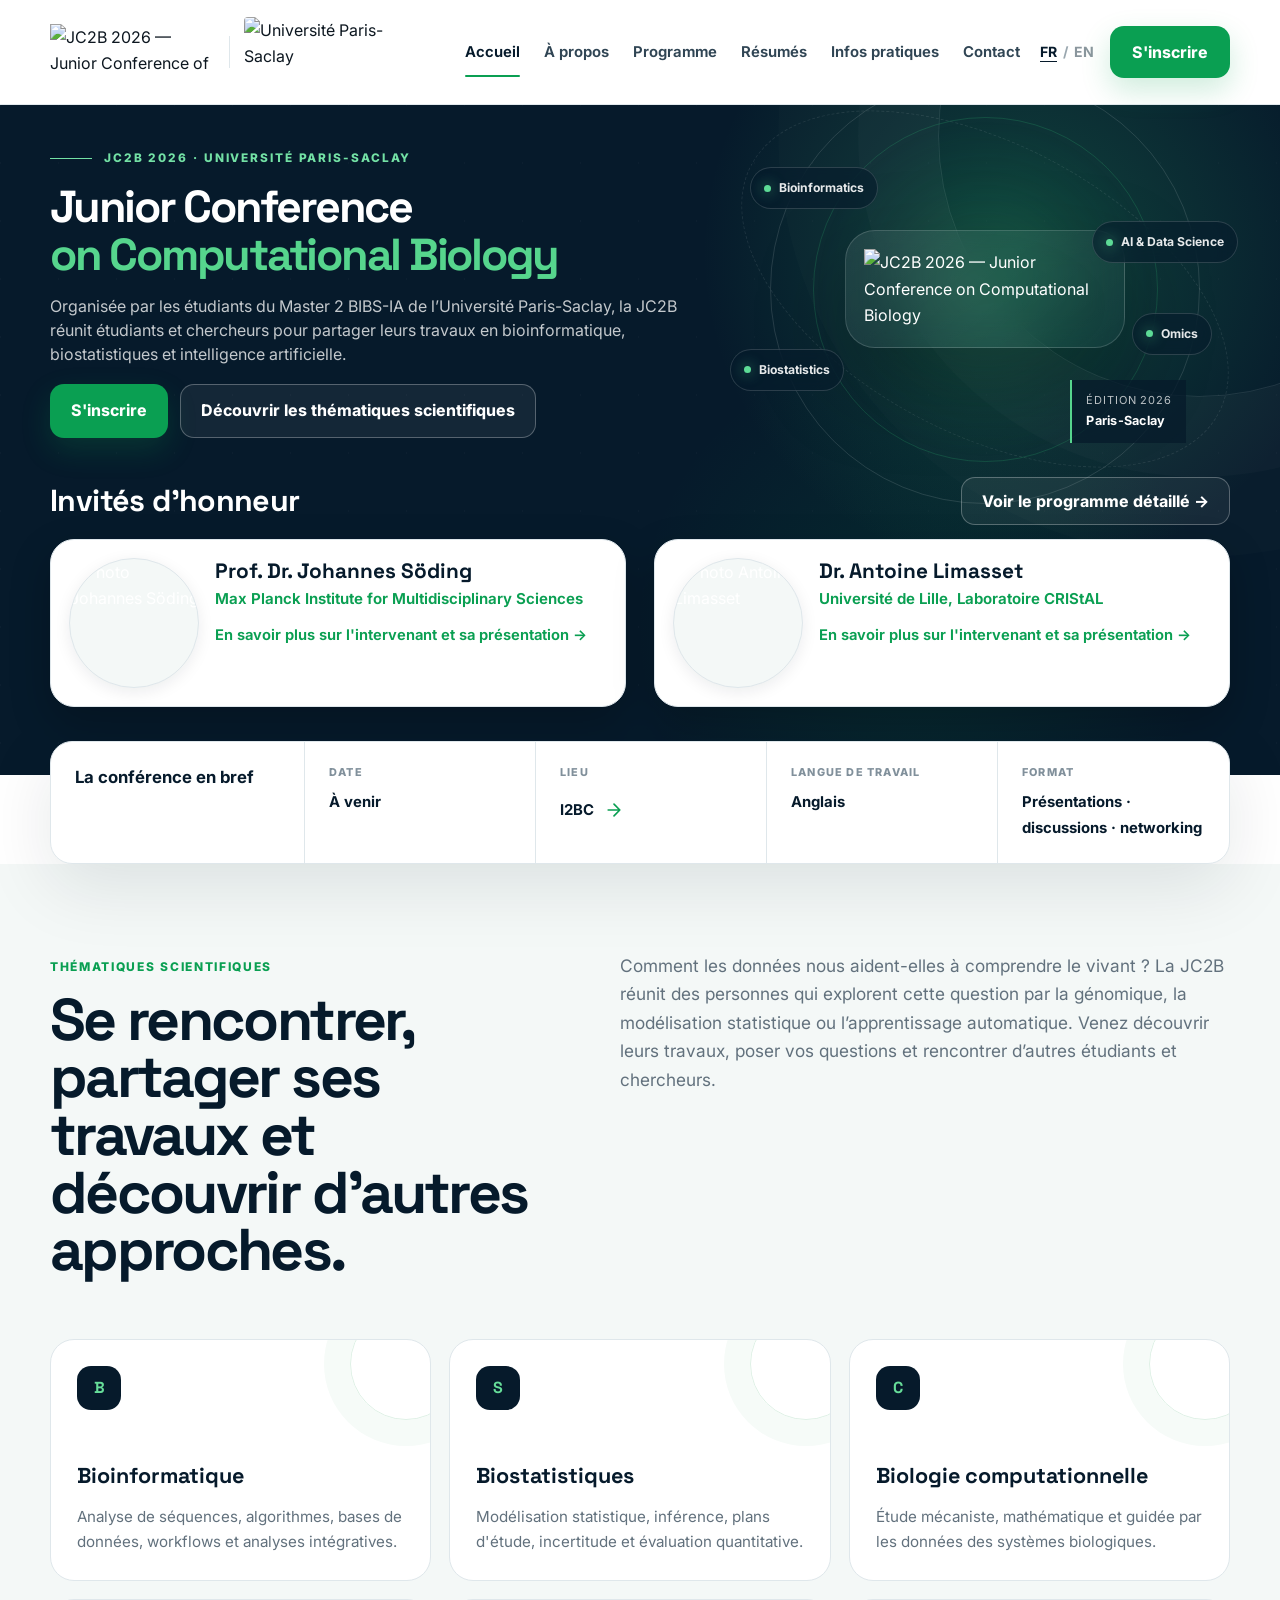
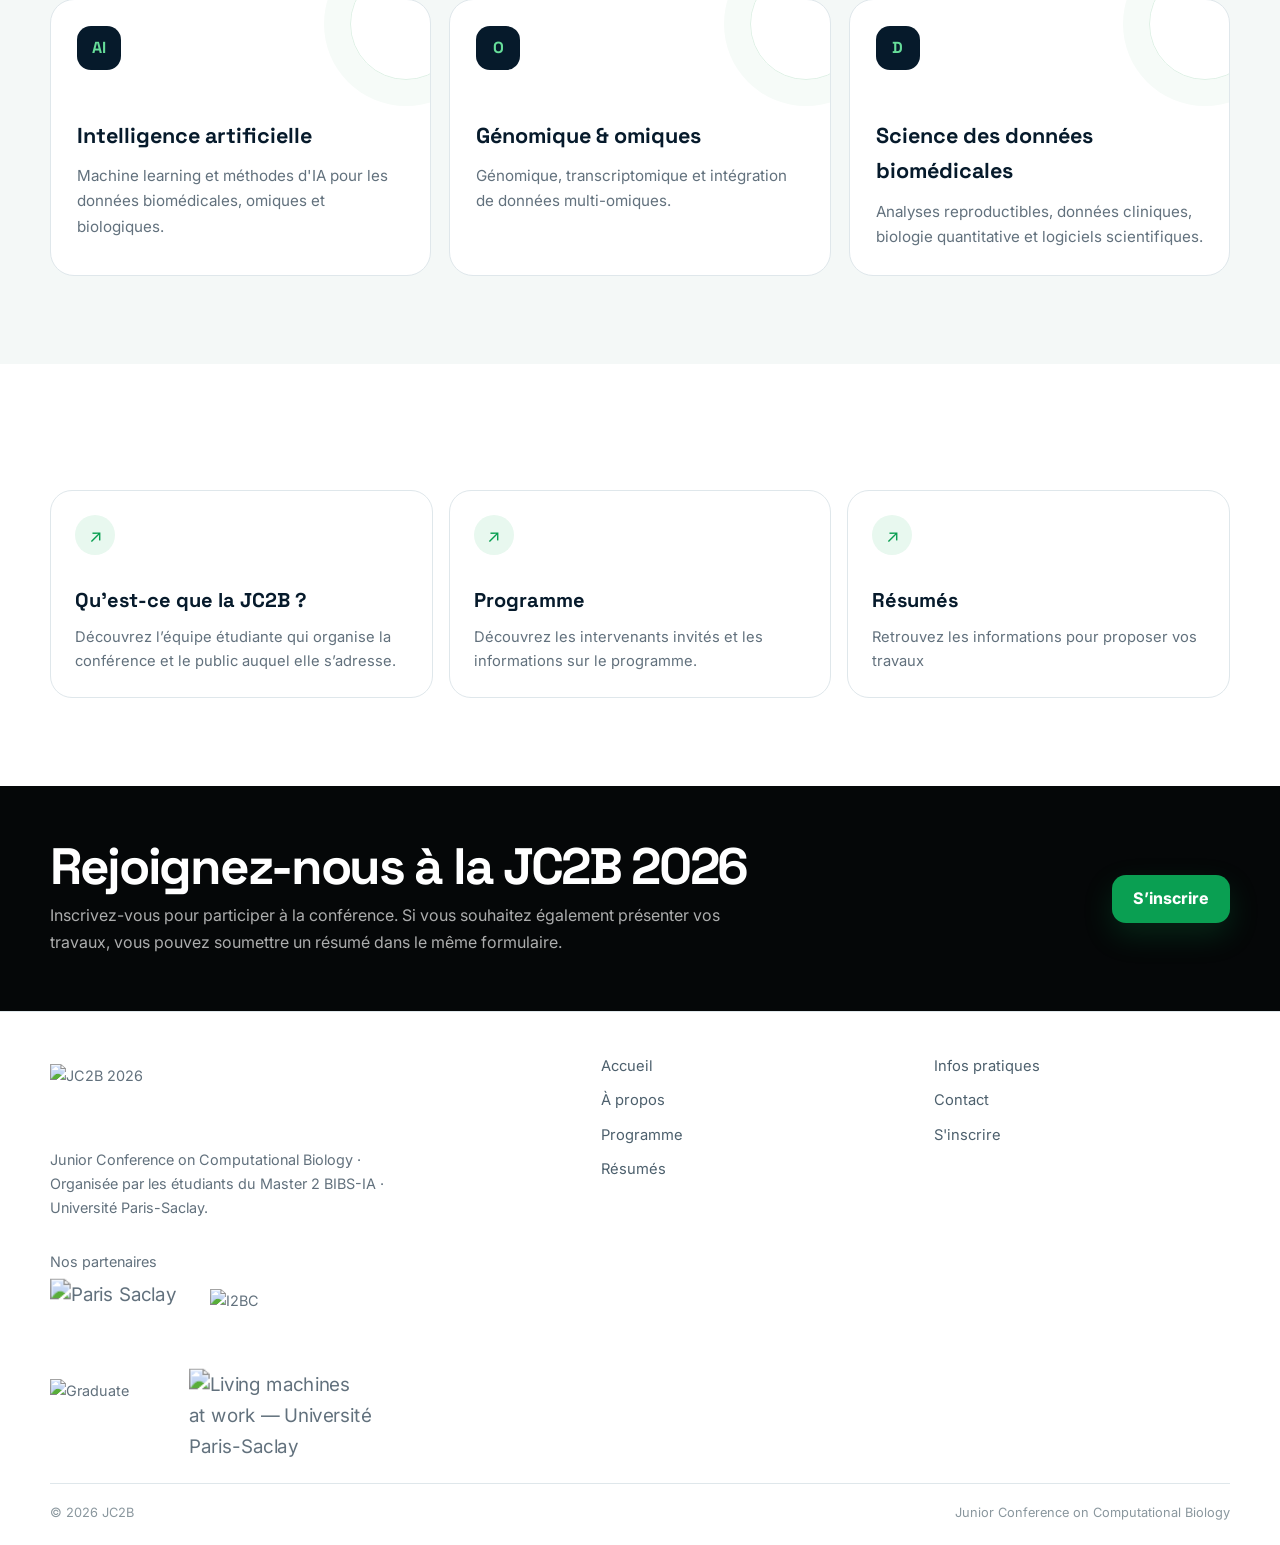
==== commit bcfe93be: ""On" instead of "Of"" ====
--- a/index.html
+++ b/index.html
@@ -3,8 +3,8 @@
   <head>
     <meta charset="utf-8" />
     <meta name="viewport" content="width=device-width,initial-scale=1" />
-    <title>JC2B 2026 | Junior Conference of Computational Biology</title>
-    <meta name="description" content="JC2B 2026 — Junior Conference of Computational Biology at Paris-Saclay." />
+    <title>JC2B 2026 | Junior Conference on Computational Biology</title>
+    <meta name="description" content="JC2B 2026 — Junior Conference on Computational Biology at Paris-Saclay." />
     <meta name="theme-color" content="#061a2b" />
     <link rel="preconnect" href="https://fonts.googleapis.com" />
     <link rel="preconnect" href="https://fonts.gstatic.com" crossorigin />
@@ -25,7 +25,7 @@
             <span class="eyebrow" data-i18n="homeEyebrow">JC2B 2026 · Université Paris-Saclay</span>
             <h1 class="home-title">
               <span data-i18n="homeTitleA">Junior Conference</span>
-              <span class="accent" data-i18n="homeTitleB">of Computational Biology</span>
+              <span class="accent" data-i18n="homeTitleB">on Computational Biology</span>
             </h1>
             <p class="home-lead" data-i18n="homeLead">
               La JC2B est un rendez-vous scientifique consacré à la bioinformatique, aux biostatistiques, à
@@ -48,7 +48,7 @@
             <div class="hero-logo-stage">
               <img
                 src="images/logos/jc2b-2026-transparent.png"
-                alt="JC2B 2026 — Junior Conference of Computational Biology"
+                alt="JC2B 2026 — Junior Conference on Computational Biology"
               />
             </div>
 
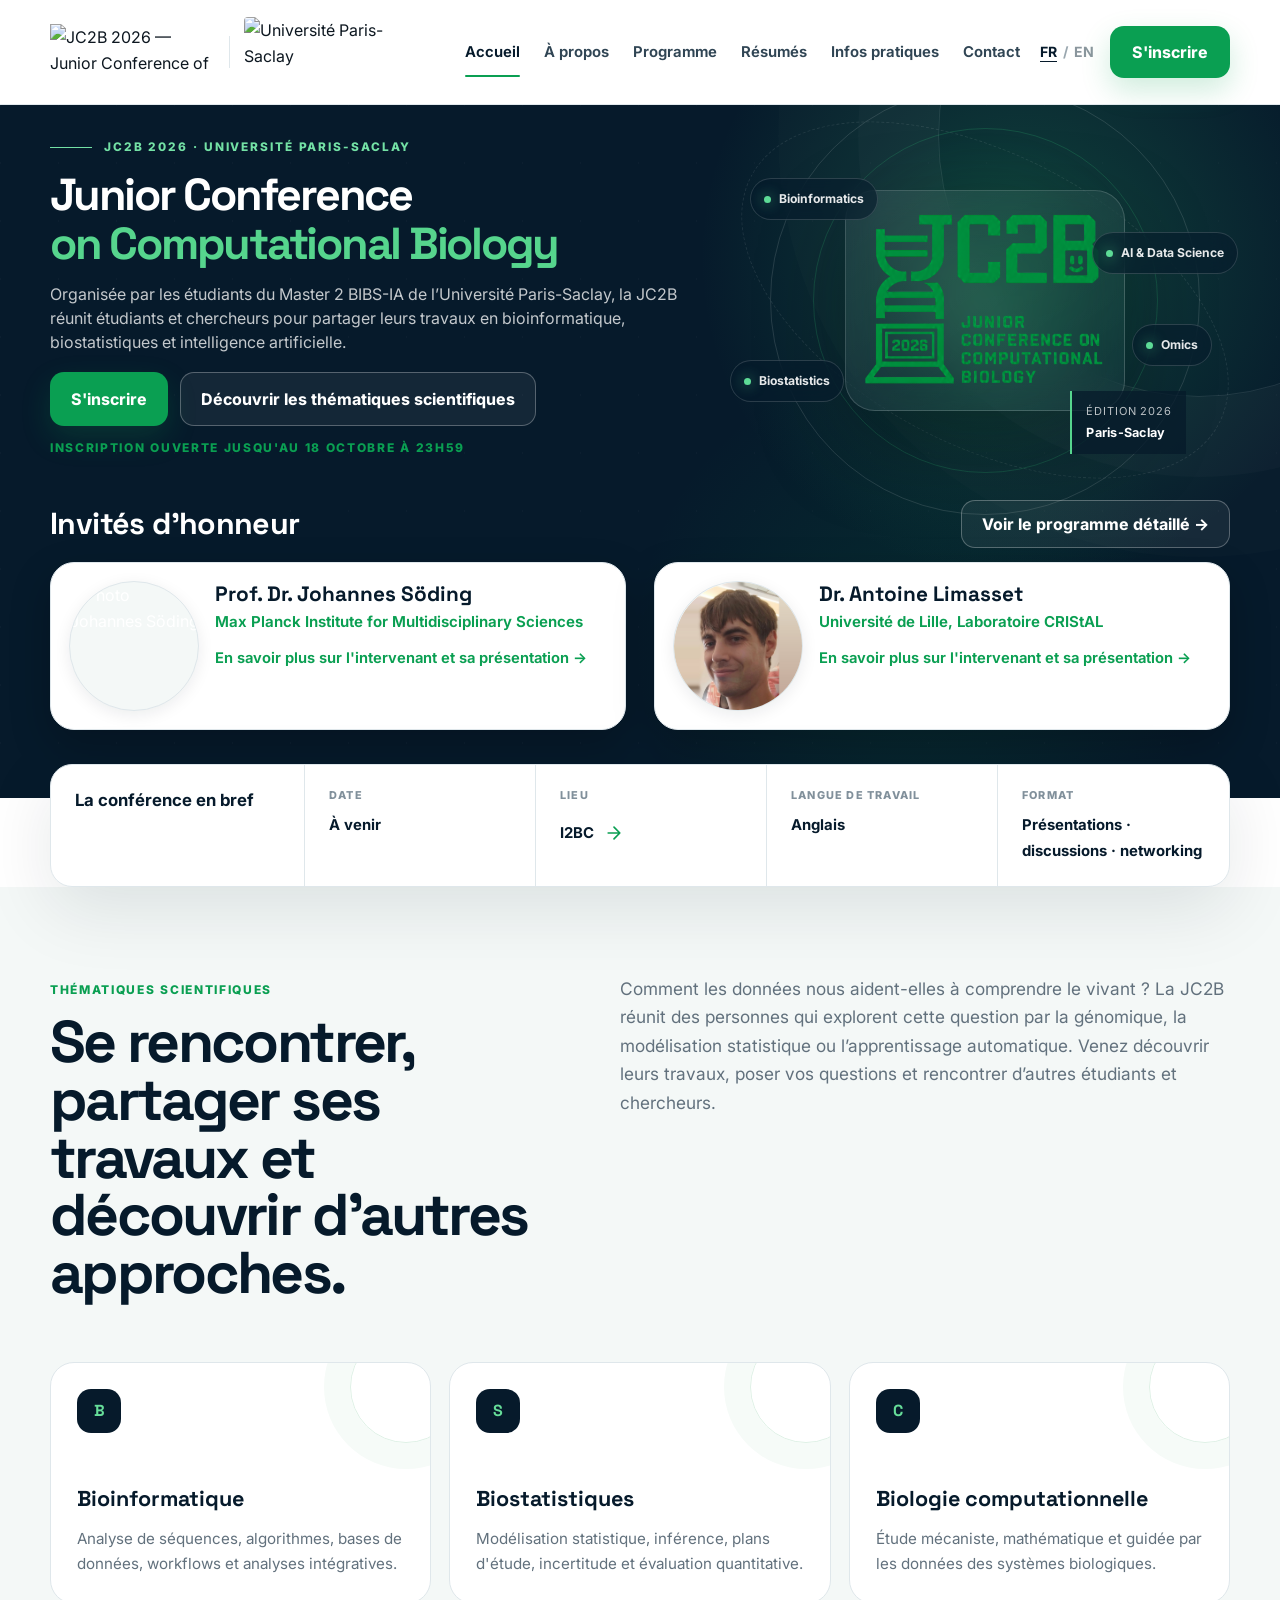
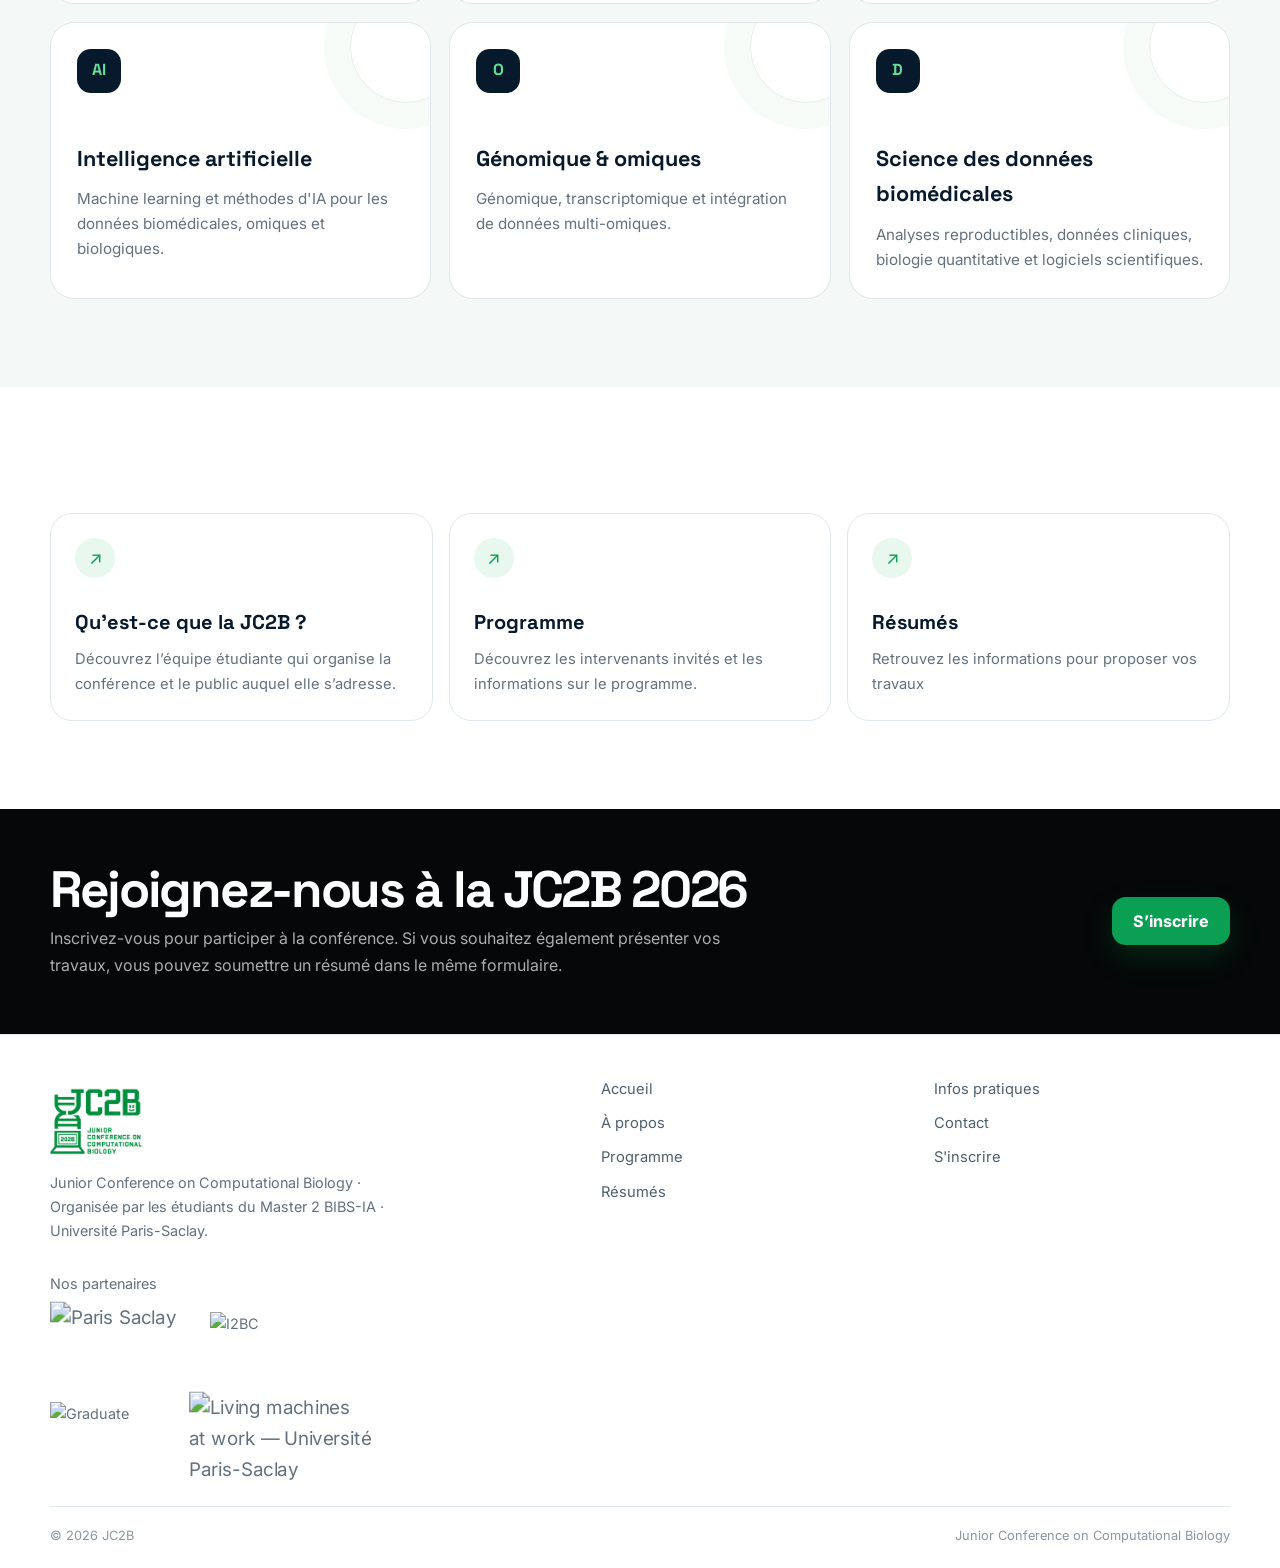
==== commit aaffb251: "ajout date limite de candidature" ====
--- a/index.html
+++ b/index.html
@@ -37,6 +37,10 @@
                 Découvrir les thématiques scientifiques
               </a>
             </div>
+            
+            <p class="section-eyebrow" data-i18n="registerlabel">
+                Inscription ouverte jusqu'au 18 octobre à 23h59
+            </p>
           </div>
 
           <div class="brand-visual" aria-label="JC2B 2026 conference identity">
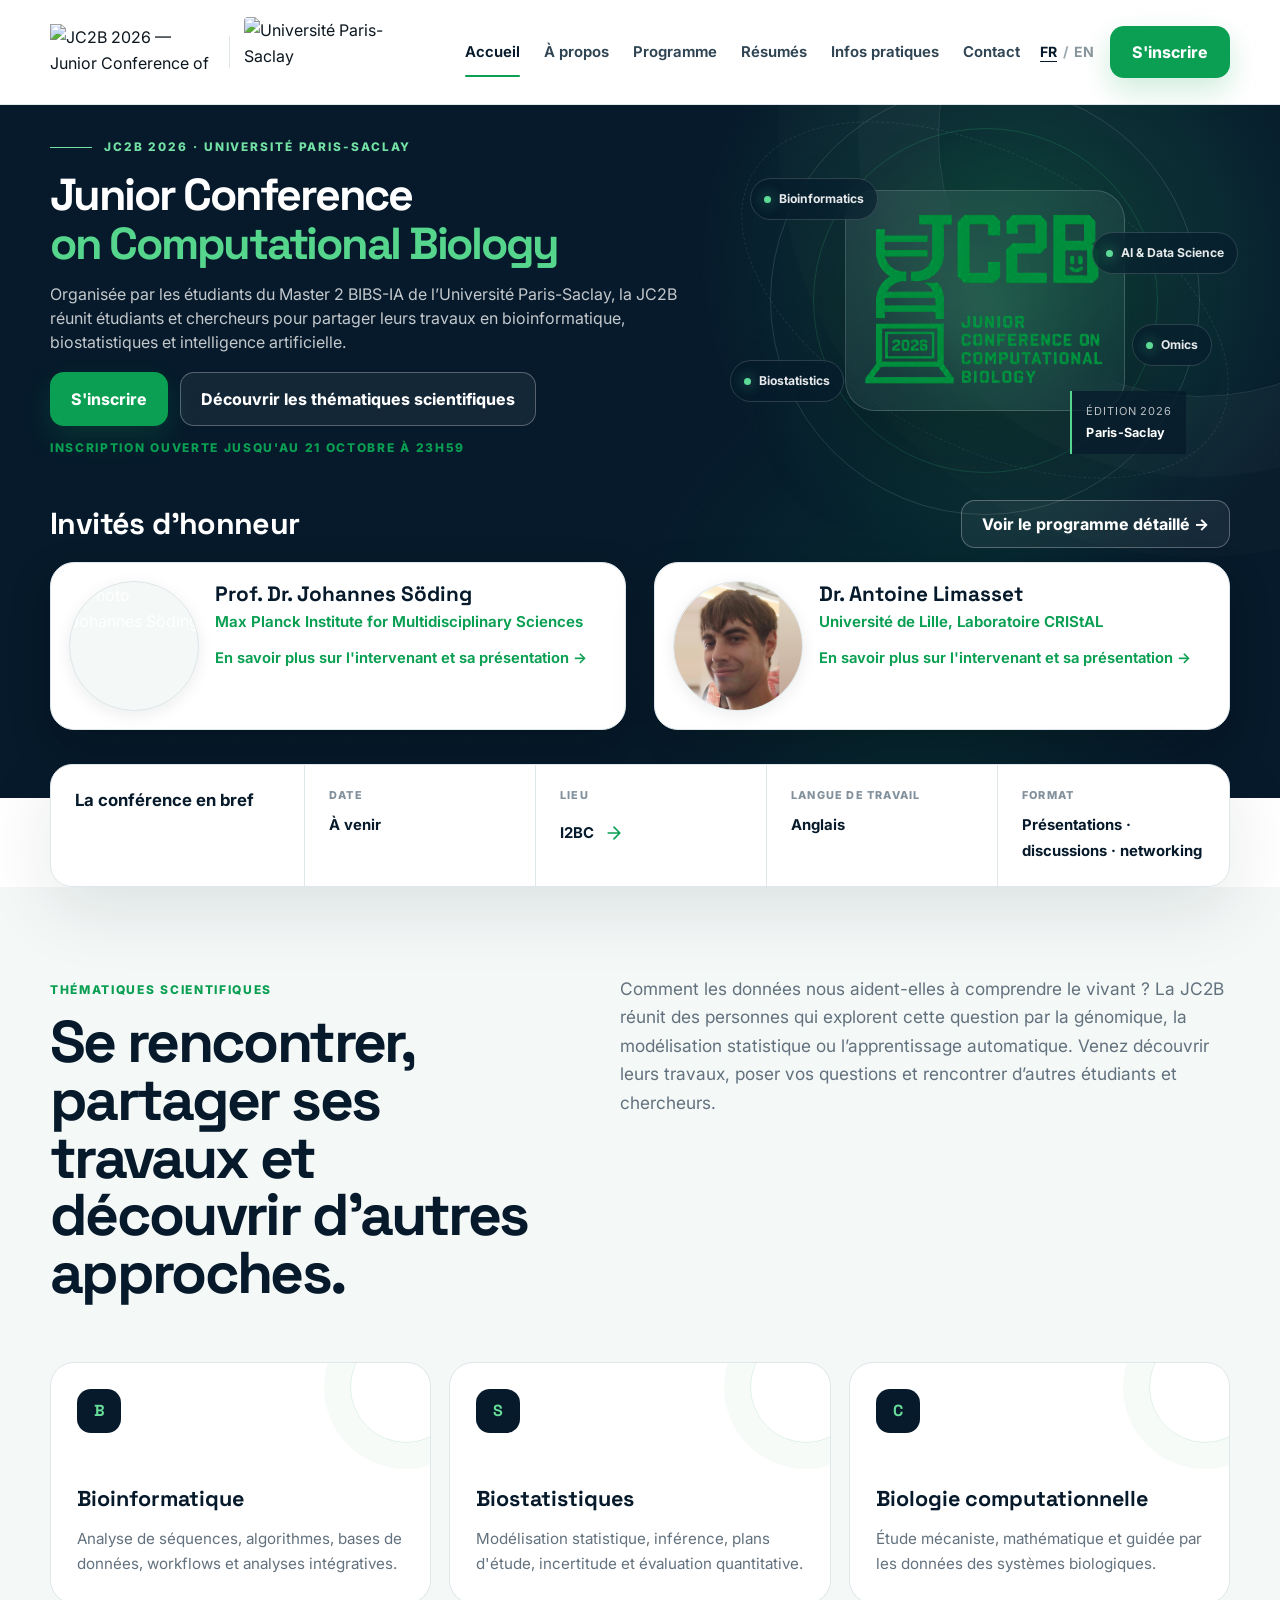
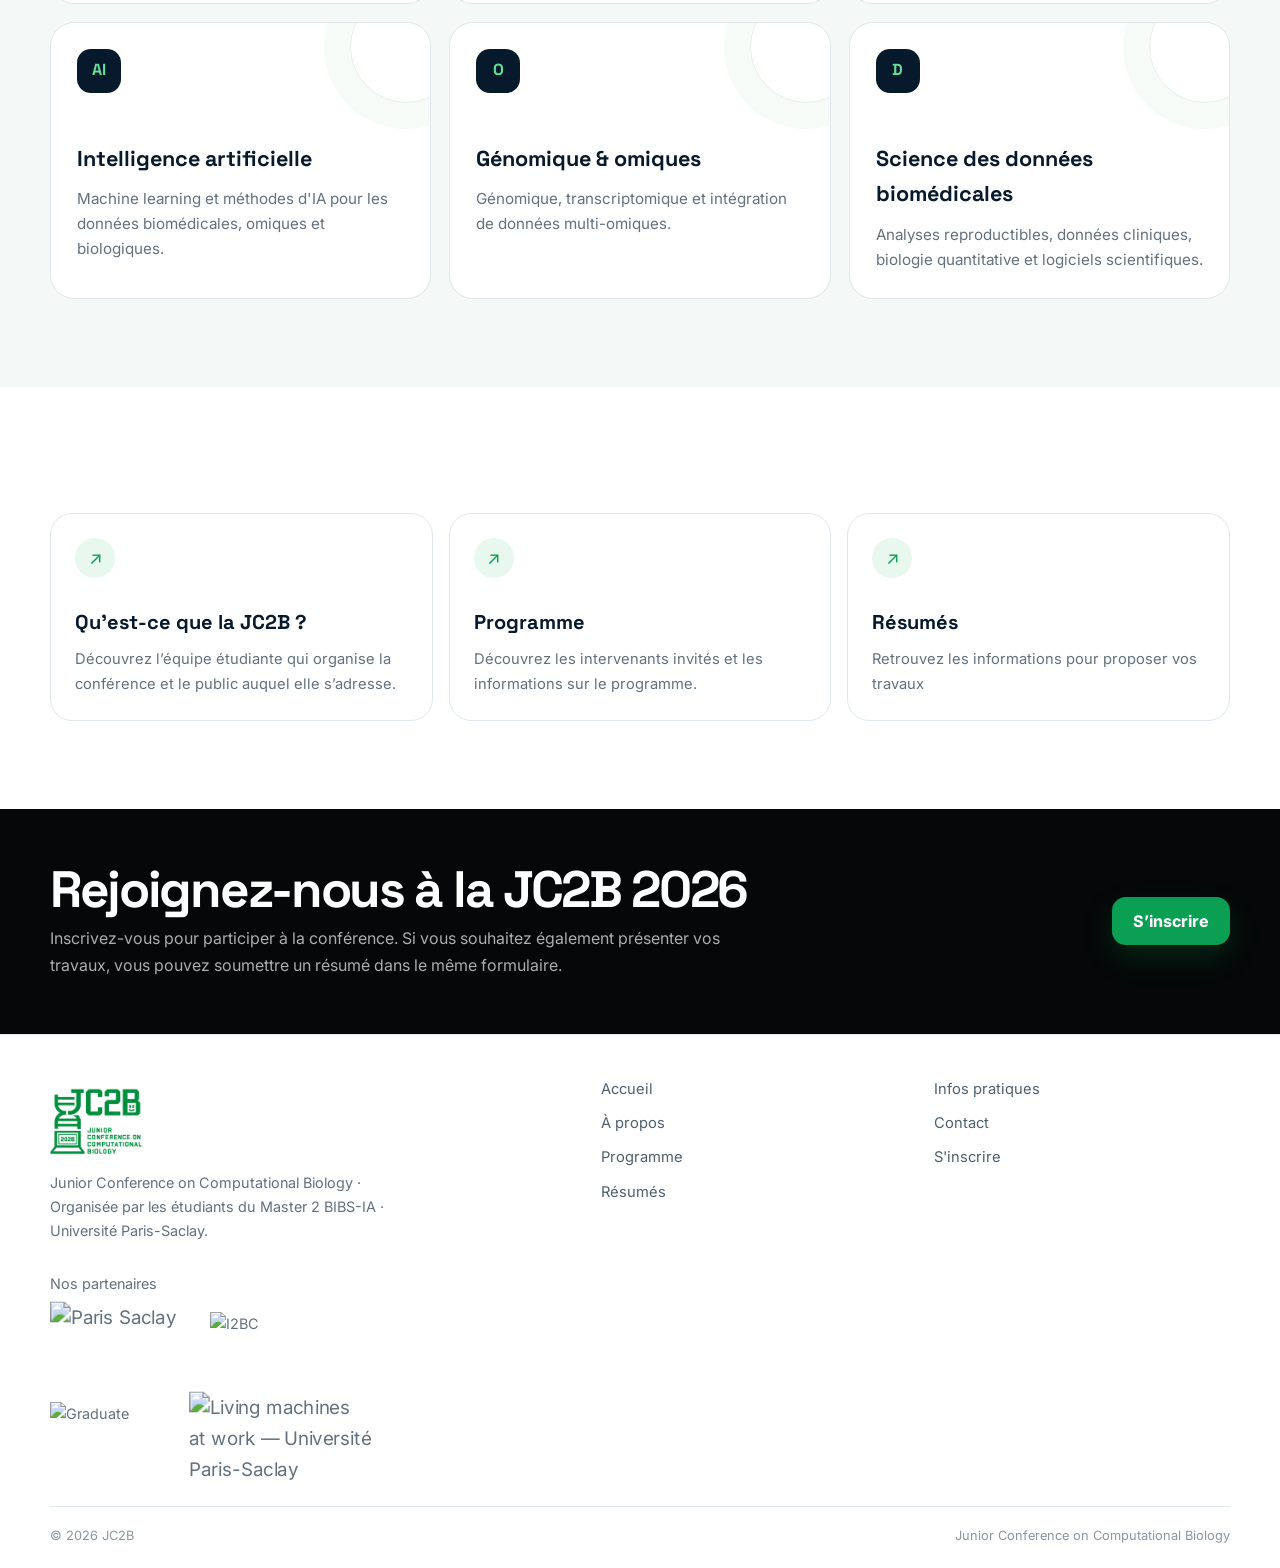
==== commit 25ea439a: "Missed one" ====
--- a/index.html
+++ b/index.html
@@ -39,7 +39,7 @@
             </div>
             
             <p class="section-eyebrow" data-i18n="registerlabel">
-                Inscription ouverte jusqu'au 18 octobre à 23h59
+                Inscription ouverte jusqu'au 21 octobre à 23h59
             </p>
           </div>
 
--- a/css/style.css
+++ b/css/style.css
@@ -820,8 +820,8 @@
 }
 
 .topic-title {
-  color: var(--muted);
-  font-style: italic;
+  color: var(--navy);
+  font-style: bold;
 }
 
 .speaker-bio {
@@ -1052,4 +1052,4 @@
   outline: 2px solid var(--green);
   outline-offset: 4px;
   border-radius: 4px;
-}+}
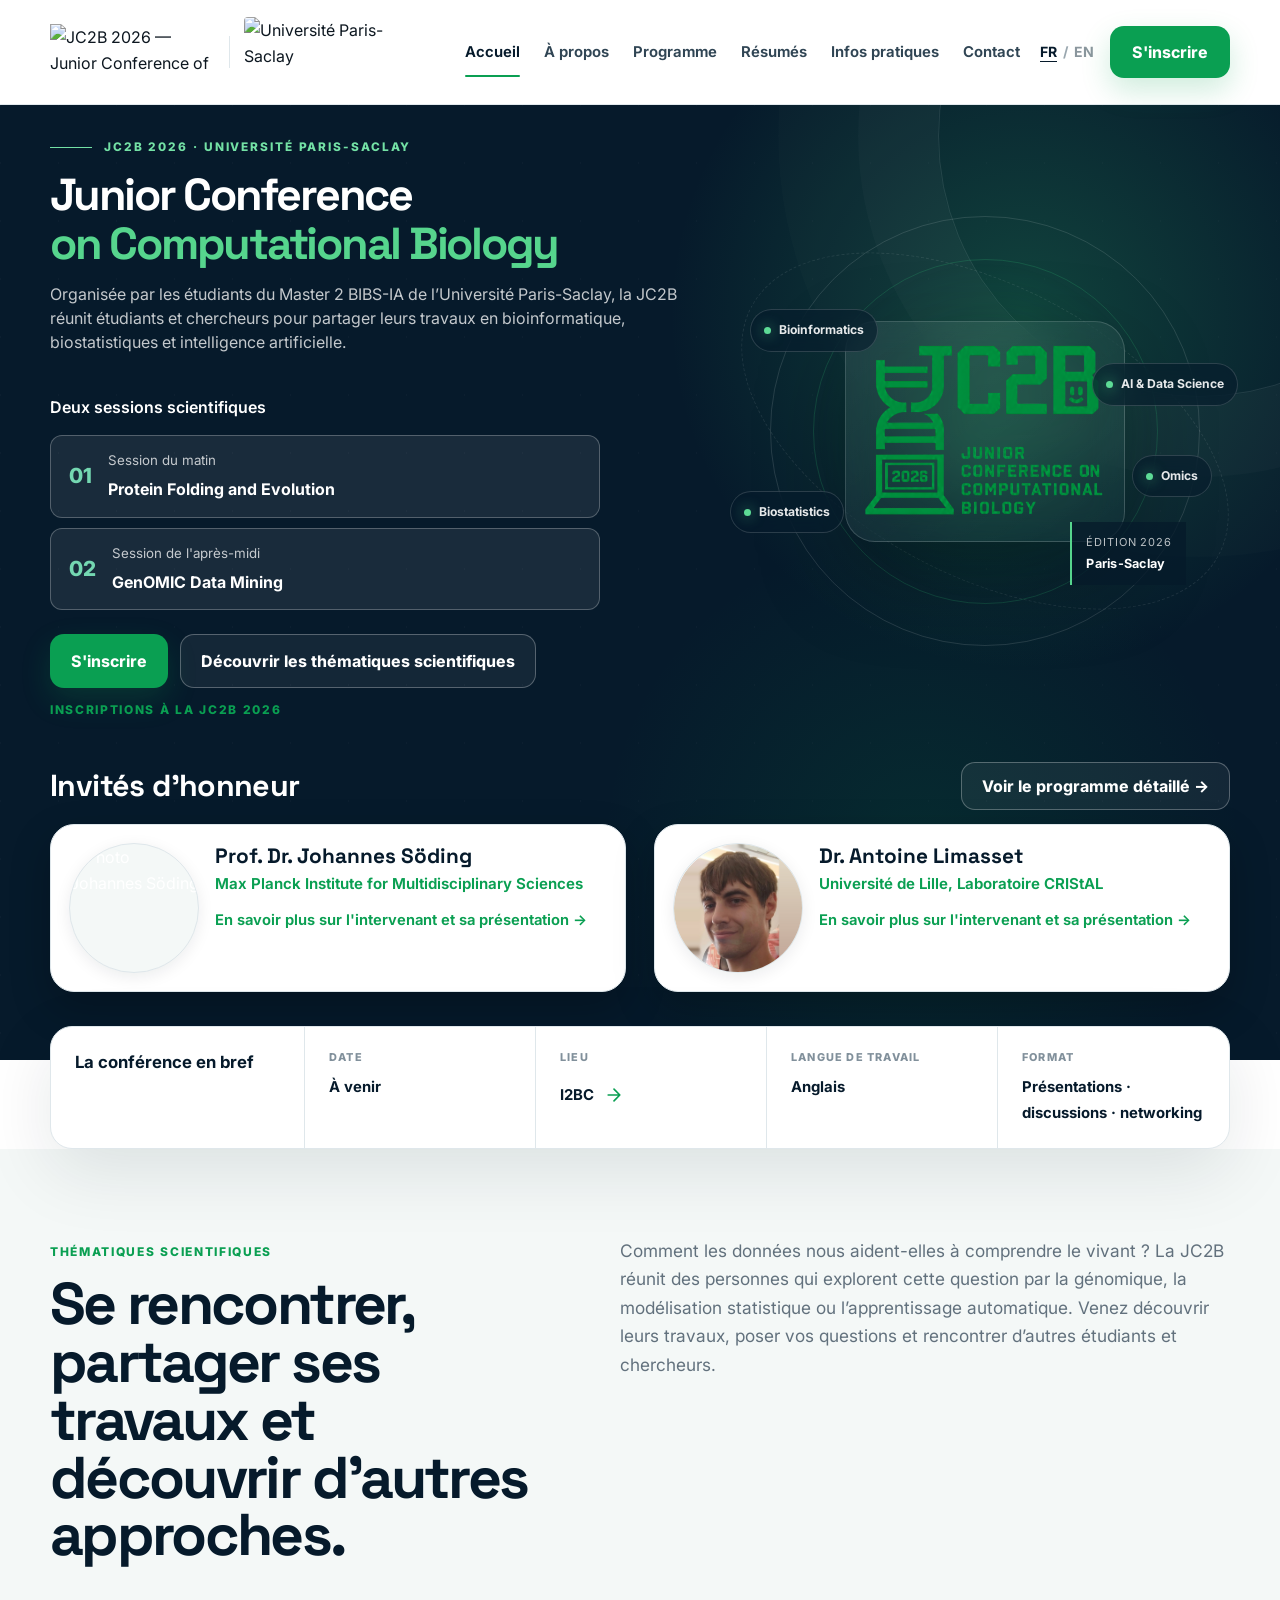
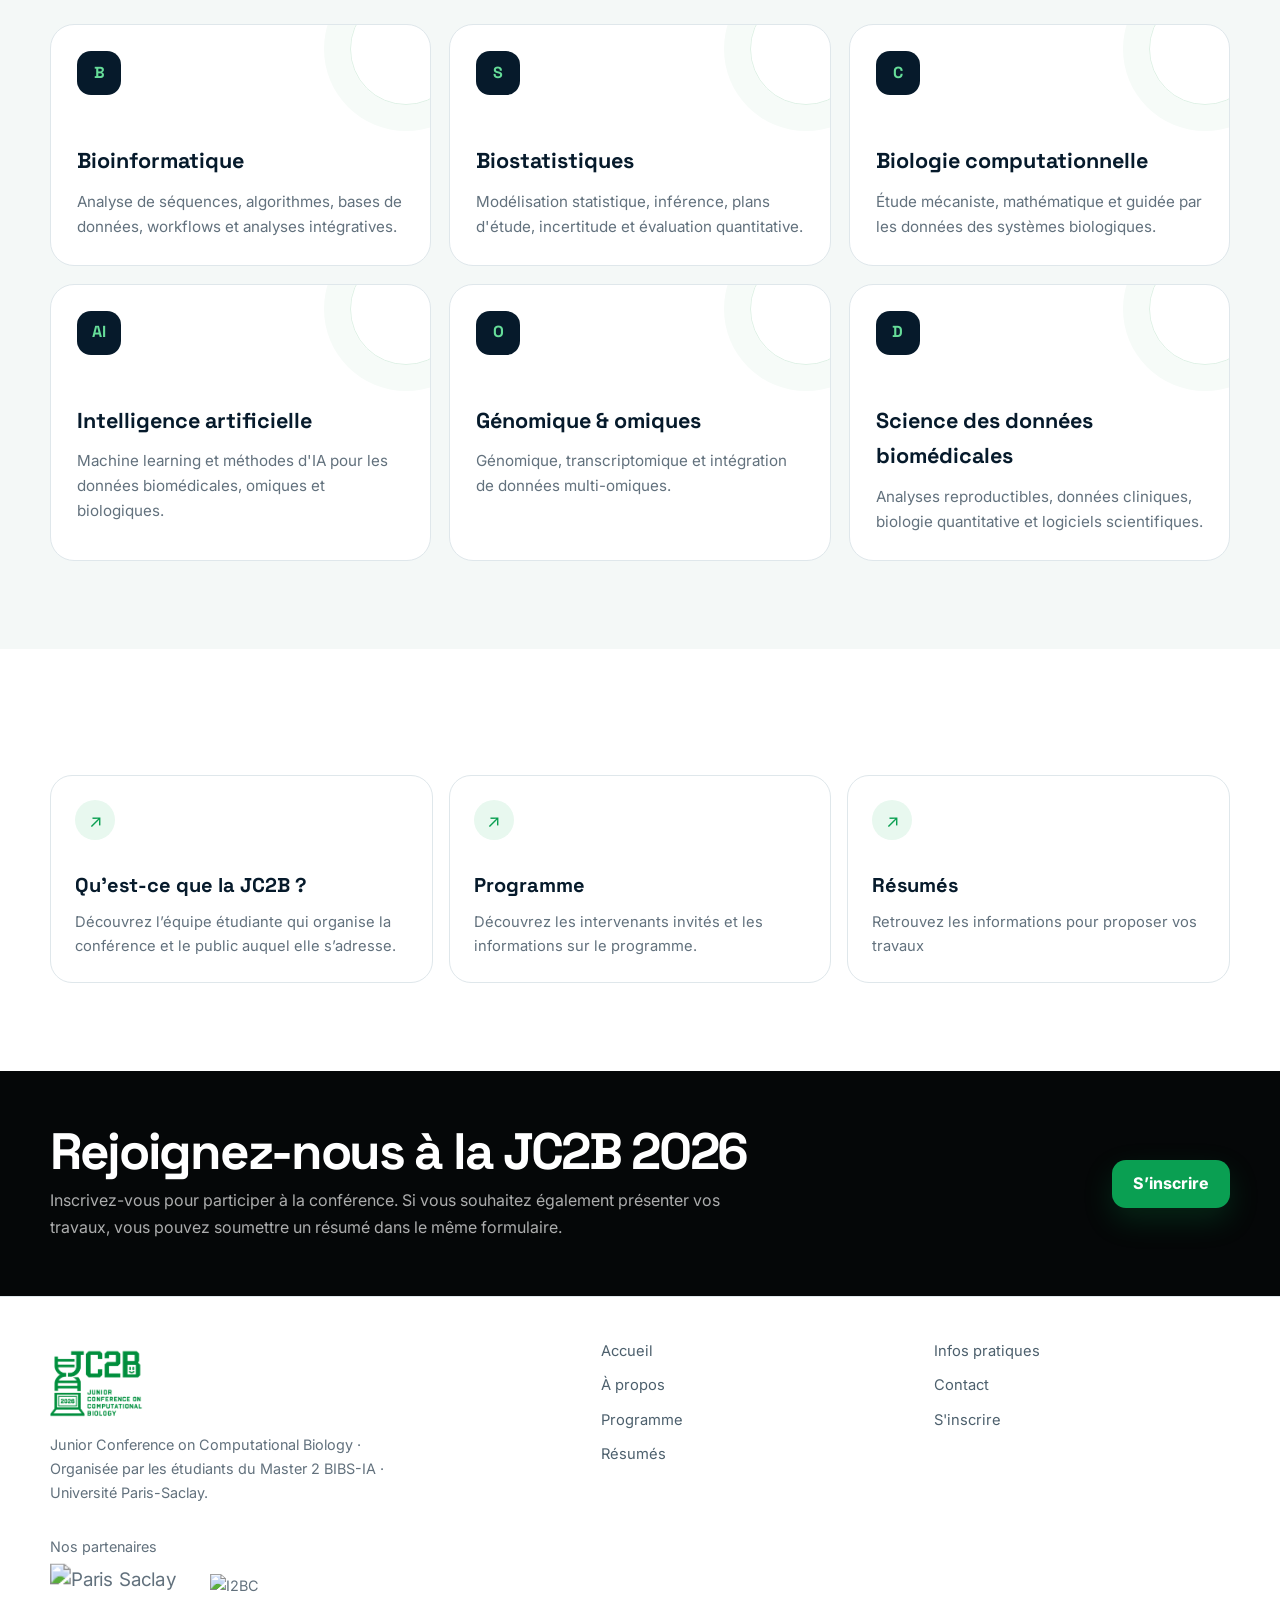
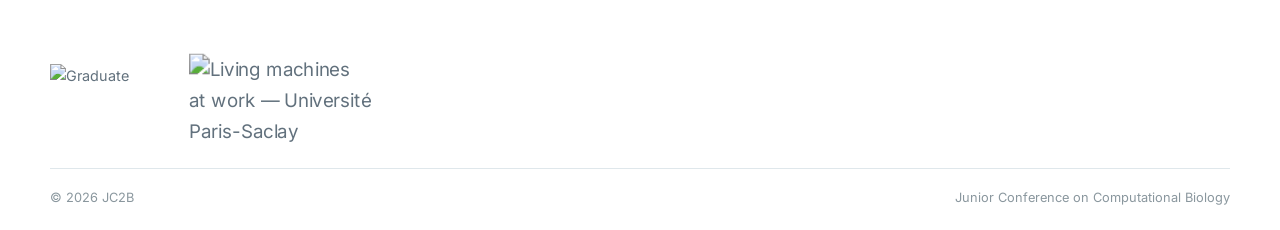
==== commit 8ee8a008: "adding program and some details" ====
--- a/index.html
+++ b/index.html
@@ -31,6 +31,27 @@
               La JC2B est un rendez-vous scientifique consacré à la bioinformatique, aux biostatistiques, à
               l'intelligence artificielle et aux sciences computationnelles du vivant.
             </p>
+            <div class="home-sessions">
+              <p data-i18n="sessionsIntro">
+                Two scientific sessions
+              </p>
+
+              <div class="home-session">
+                <span>01</span>
+                <div>
+                  <small data-i18n="morningLabel">Morning session</small>
+                  <strong>Protein Folding and Evolution</strong>
+                </div>
+              </div>
+
+              <div class="home-session">
+                <span>02</span>
+                <div>
+                  <small data-i18n="afternoonLabel">Afternoon session</small>
+                  <strong>GenOMIC Data Mining</strong>
+                </div>
+              </div>
+            </div>
             <div class="hero-actions">
               <a class="btn btn-primary" href="registration.html" data-i18n="register">S'inscrire</a>
               <a class="btn btn-light-outline" href="#scope" data-i18n="discoverScope">
@@ -83,7 +104,7 @@
         <div class="container hero-speakers-banner" id="speakers">
           <div class="hero-speakers-head">
             <h2 class="hero-speakers-title" data-i18n="speakersTitle">Invités d'honneur</h2>
-            <a class="btn btn-light-outline" href="programme.html#speakers" data-i18n="seeFullProgramme">
+            <a class="btn btn-light-outline" href="programme.html#full-programme" data-i18n="seeFullProgramme">
               Voir le programme détaillé →
             </a>
           </div>
--- a/css/style.css
+++ b/css/style.css
@@ -821,7 +821,7 @@
 
 .topic-title {
   color: var(--navy);
-  font-style: bold;
+  font-weight: 500;
 }
 
 .speaker-bio {
@@ -1053,3 +1053,111 @@
   outline-offset: 4px;
   border-radius: 4px;
 }
+
+/* AAAAAAAAAA
+
+/* JC2B 2026 Scientific Programme */
+
+.schedule {
+  max-width: 950px;
+  margin: 30px auto;
+}
+
+.schedule h3 {
+  padding: 20px 24px;
+  margin: 32px 0 0;
+  background: #09283d;
+  color: white;
+  border-radius: 12px 12px 0 0;
+  font-size: 1.15rem;
+}
+
+.schedule-item {
+  display: grid;
+  grid-template-columns: 100px 1fr;
+  gap: 24px;
+  padding: 20px 24px;
+  border-bottom: 1px solid #dce7eb;
+  background: #fff;
+}
+
+.schedule-item time {
+  font-weight: 700;
+  color: #087f79;
+}
+
+.schedule-item strong {
+  display: block;
+  color: #09283d;
+}
+
+.schedule-item p {
+  margin: 6px 0 0;
+  line-height: 1.6;
+  color: #435463;
+}
+
+.schedule-item.break {
+  background: #eaf0f3;
+}
+
+.schedule-item.keynote {
+  background: #e5f3e9;
+  border-left: 4px solid #2d906f;
+}
+
+@media (max-width: 600px) {
+  .schedule-item {
+    grid-template-columns: 1fr;
+    gap: 8px;
+    padding: 16px;
+  }
+
+  .schedule h3 {
+    font-size: 1rem;
+    padding: 16px;
+  }
+}
+
+.home-sessions {
+  display: grid;
+  gap: 10px;
+  margin: 24px 0;
+  max-width: 550px;
+}
+
+.home-sessions > p {
+  font-weight: 600;
+  margin-bottom: 5px;
+}
+
+.home-session {
+  display: flex;
+  align-items: center;
+  gap: 16px;
+  padding: 14px 18px;
+  border: 1px solid rgba(255,255,255,0.25);
+  border-radius: 12px;
+  background: rgba(255,255,255,0.08);
+}
+
+.home-session > span {
+  font-size: 1.3rem;
+  font-weight: 800;
+  color: #74d7b1;
+}
+
+.home-session div {
+  display: flex;
+  flex-direction: column;
+  gap: 4px;
+}
+
+.home-session small {
+  opacity: 0.75;
+}
+
+.home-session strong {
+  color: #fff;
+}
+
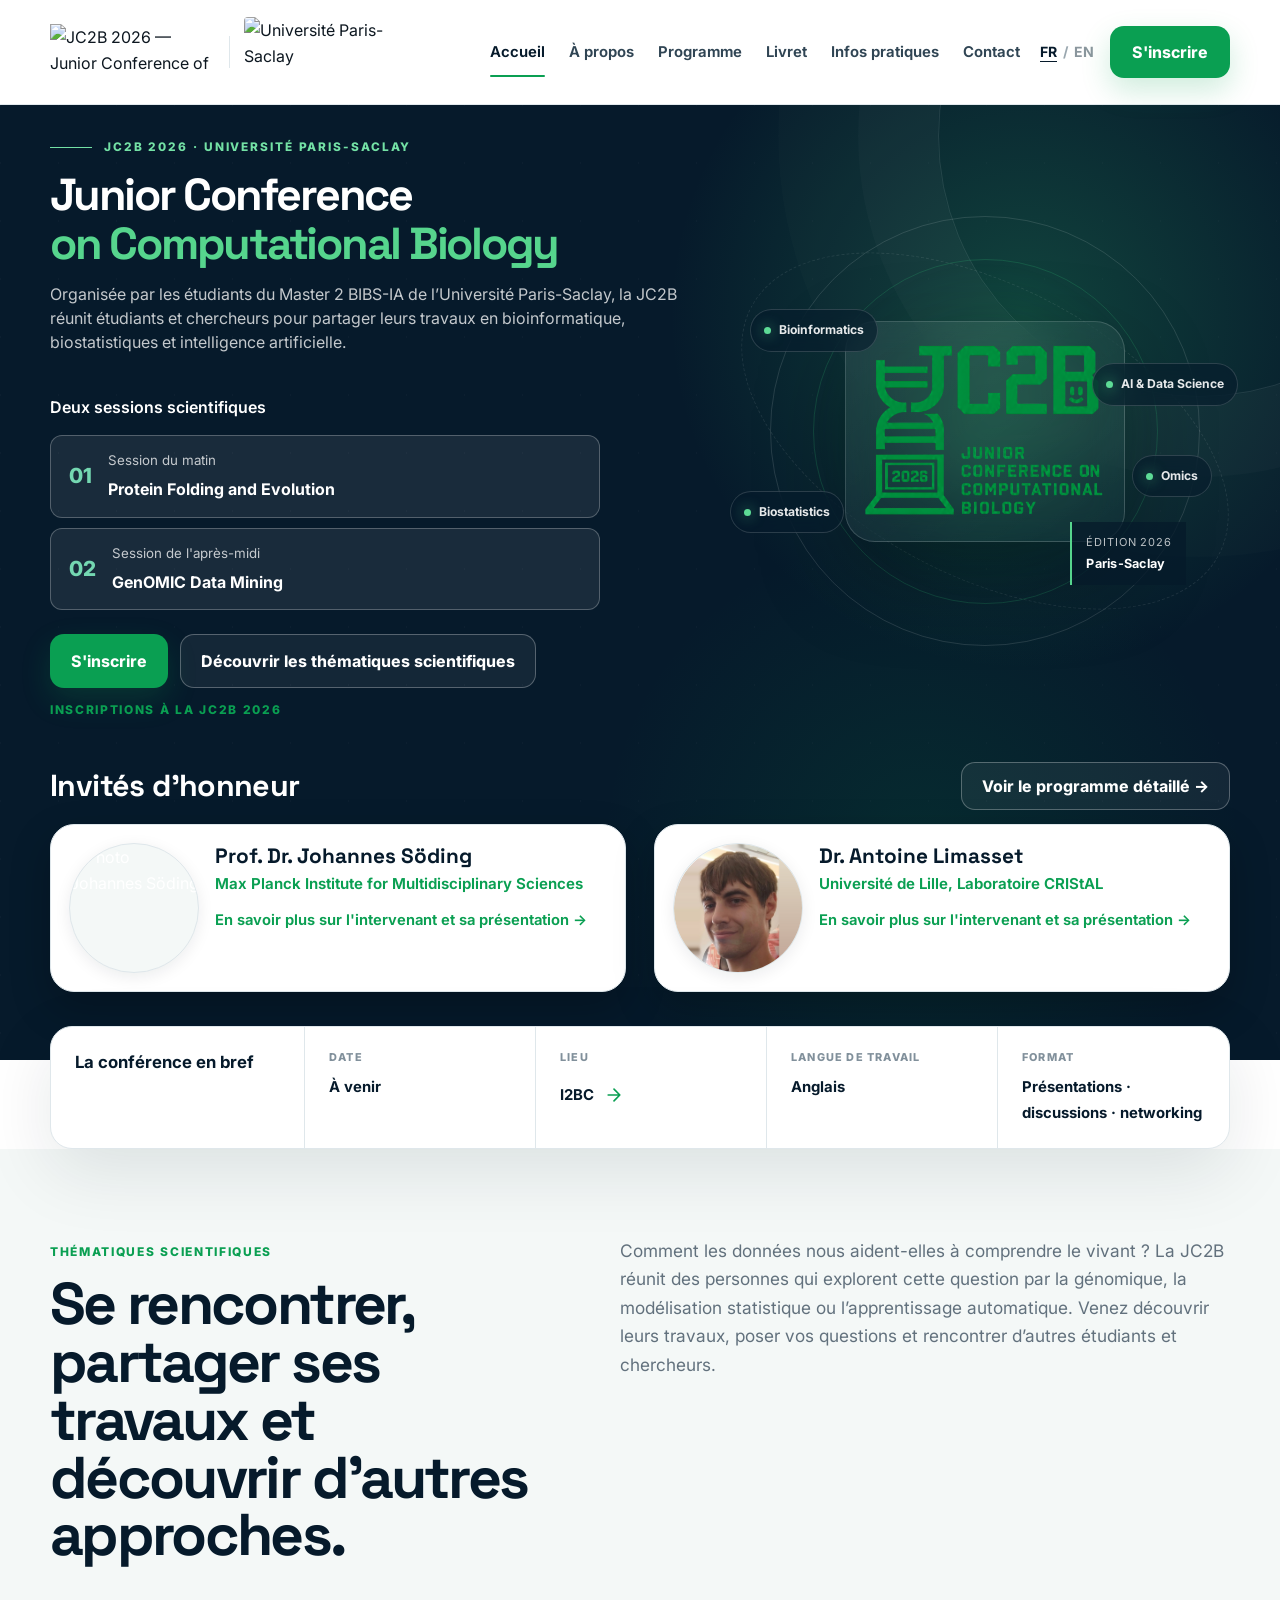
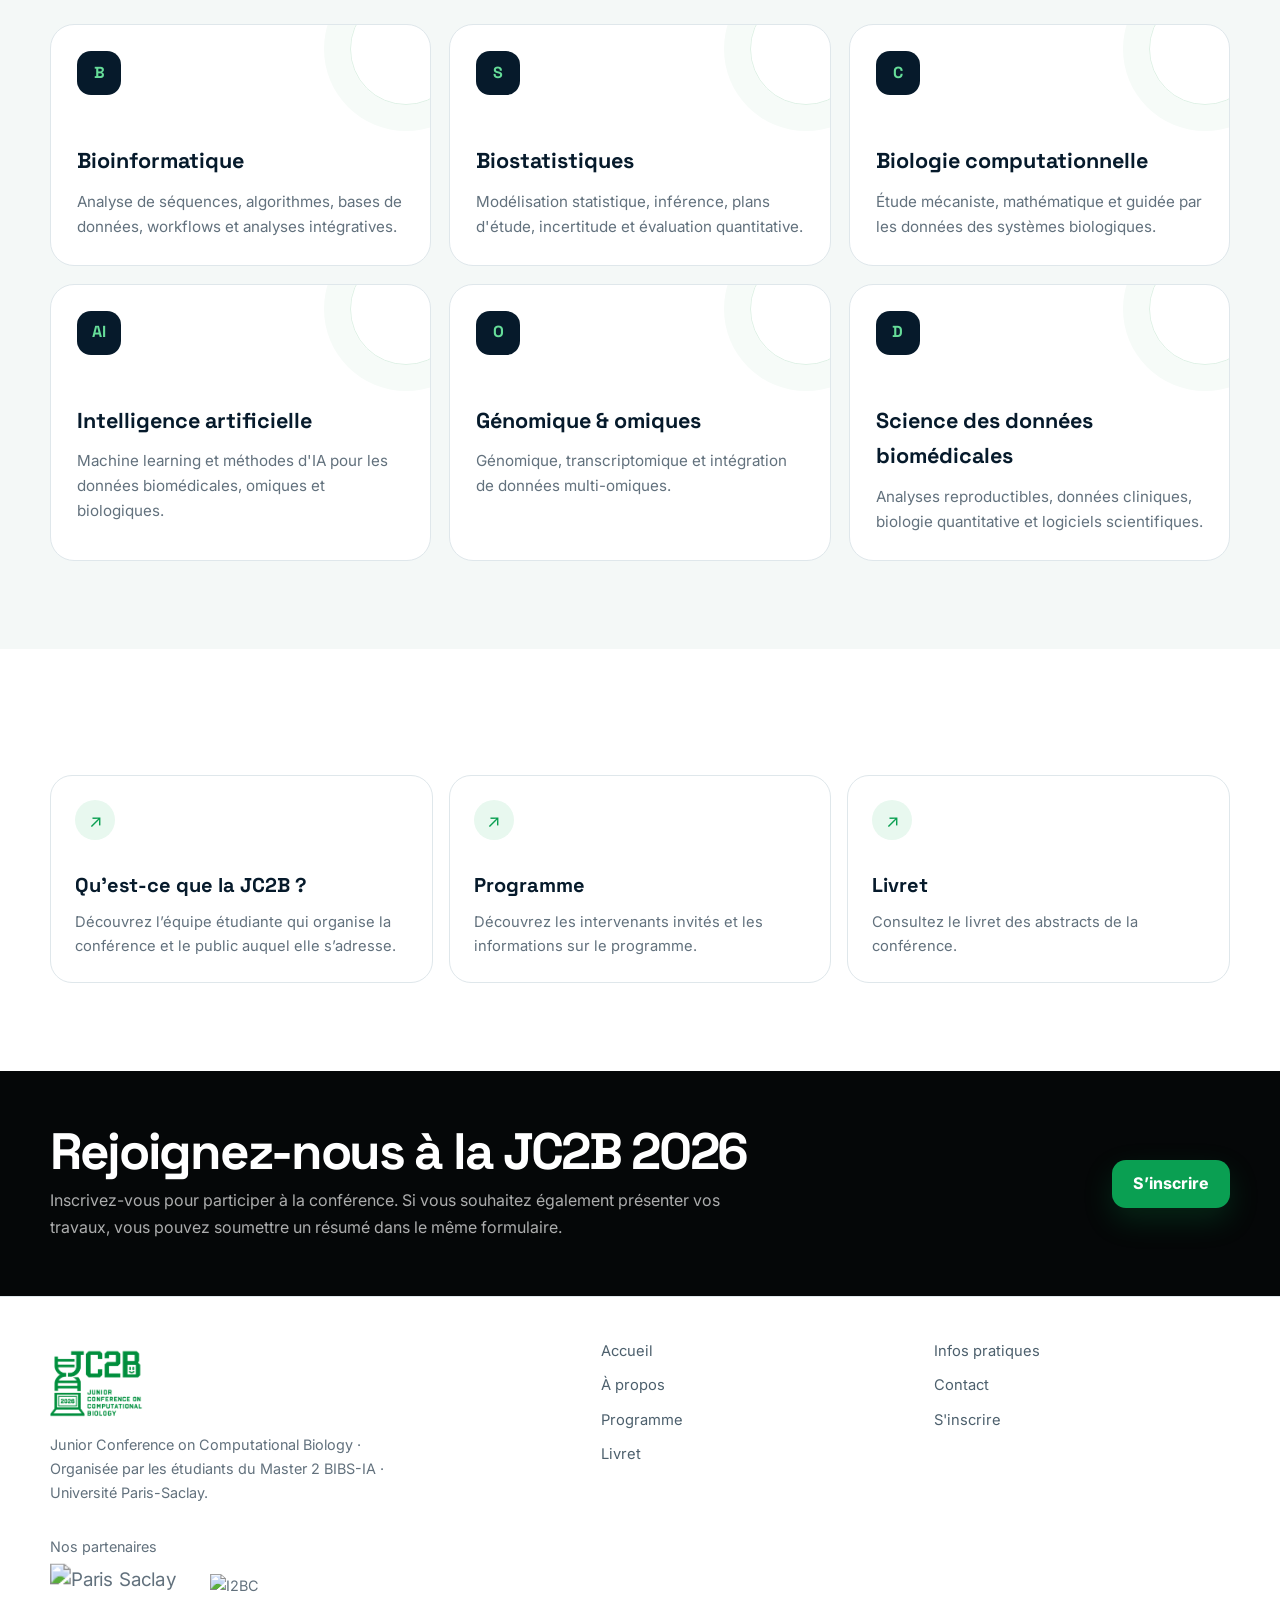
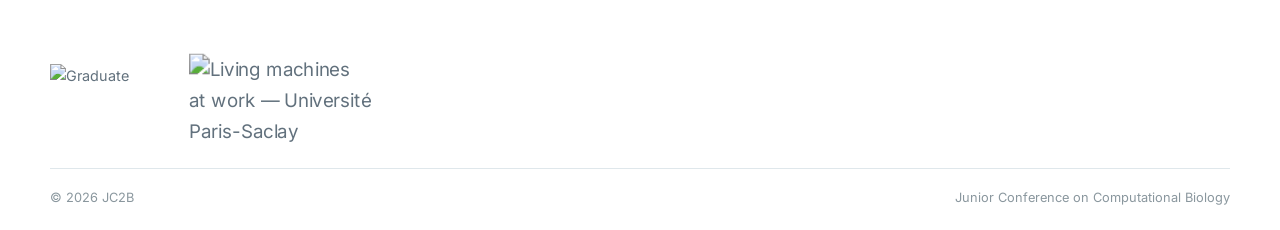
==== commit 9c459f49: "Replace Abstract submission by Book of Abstracts" ====
--- a/index.html
+++ b/index.html
@@ -269,9 +269,9 @@
             </a>
             <a class="link-card" href="abstracts.html">
               <span class="link-arrow">↗</span>
-              <h3 data-i18n="homeCardAbstracts">Résumés</h3>
+              <h3 data-i18n="homeCardAbstracts">Livret</h3>
               <p data-i18n="homeCardAbstractsText">
-                Comment soumettre une contribution et où les résumés acceptés seront publiés.
+                Consultez le livret des abstracts de la conférence.
               </p>
             </a>
           </div>
--- a/css/style.css
+++ b/css/style.css
@@ -1161,3 +1161,19 @@
   color: #fff;
 }
 
+.book-viewer {
+  border: 1px solid var(--line);
+  border-radius: 24px;
+  overflow: hidden;
+  background: #fff;
+  box-shadow: var(--shadow);
+}
+
+.book-pdf-frame {
+  display: block;
+  width: 100%;
+  height: 85vh;
+  min-height: 720px;
+  border: 0;
+}
+
